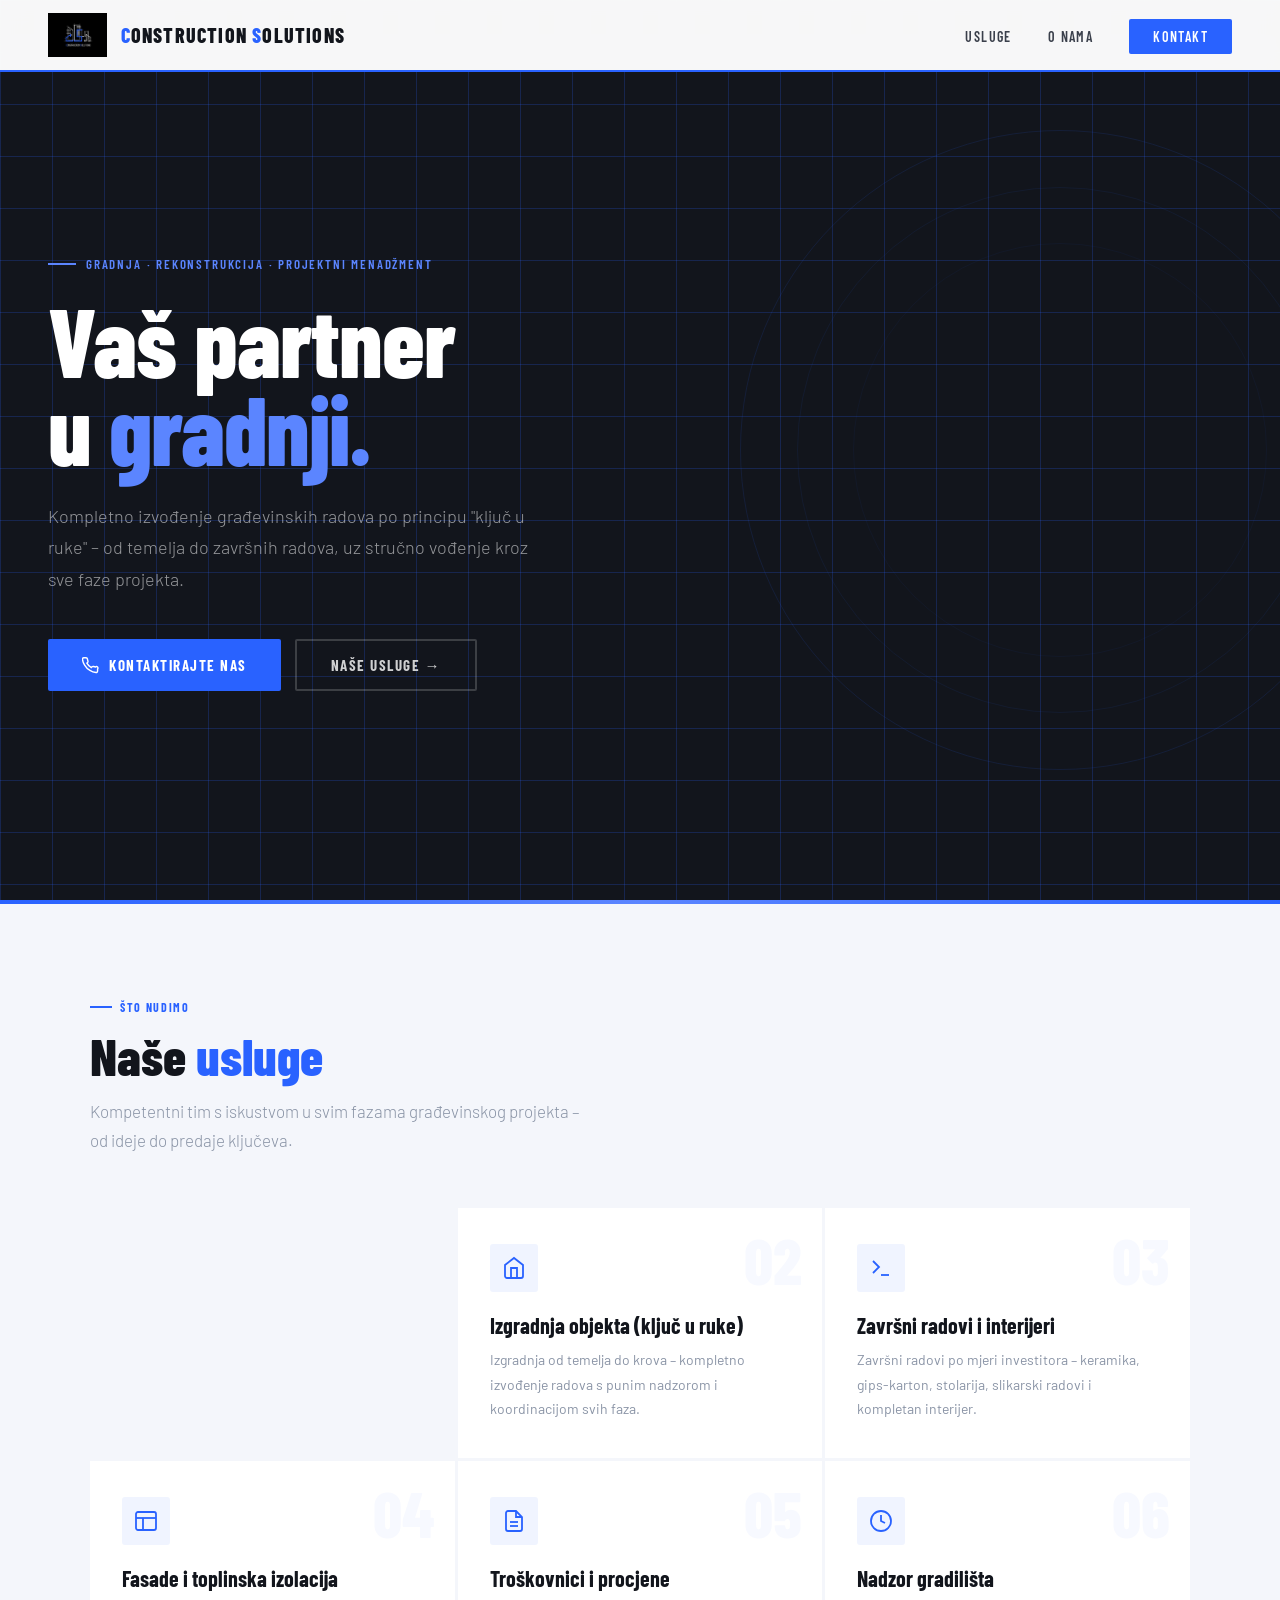
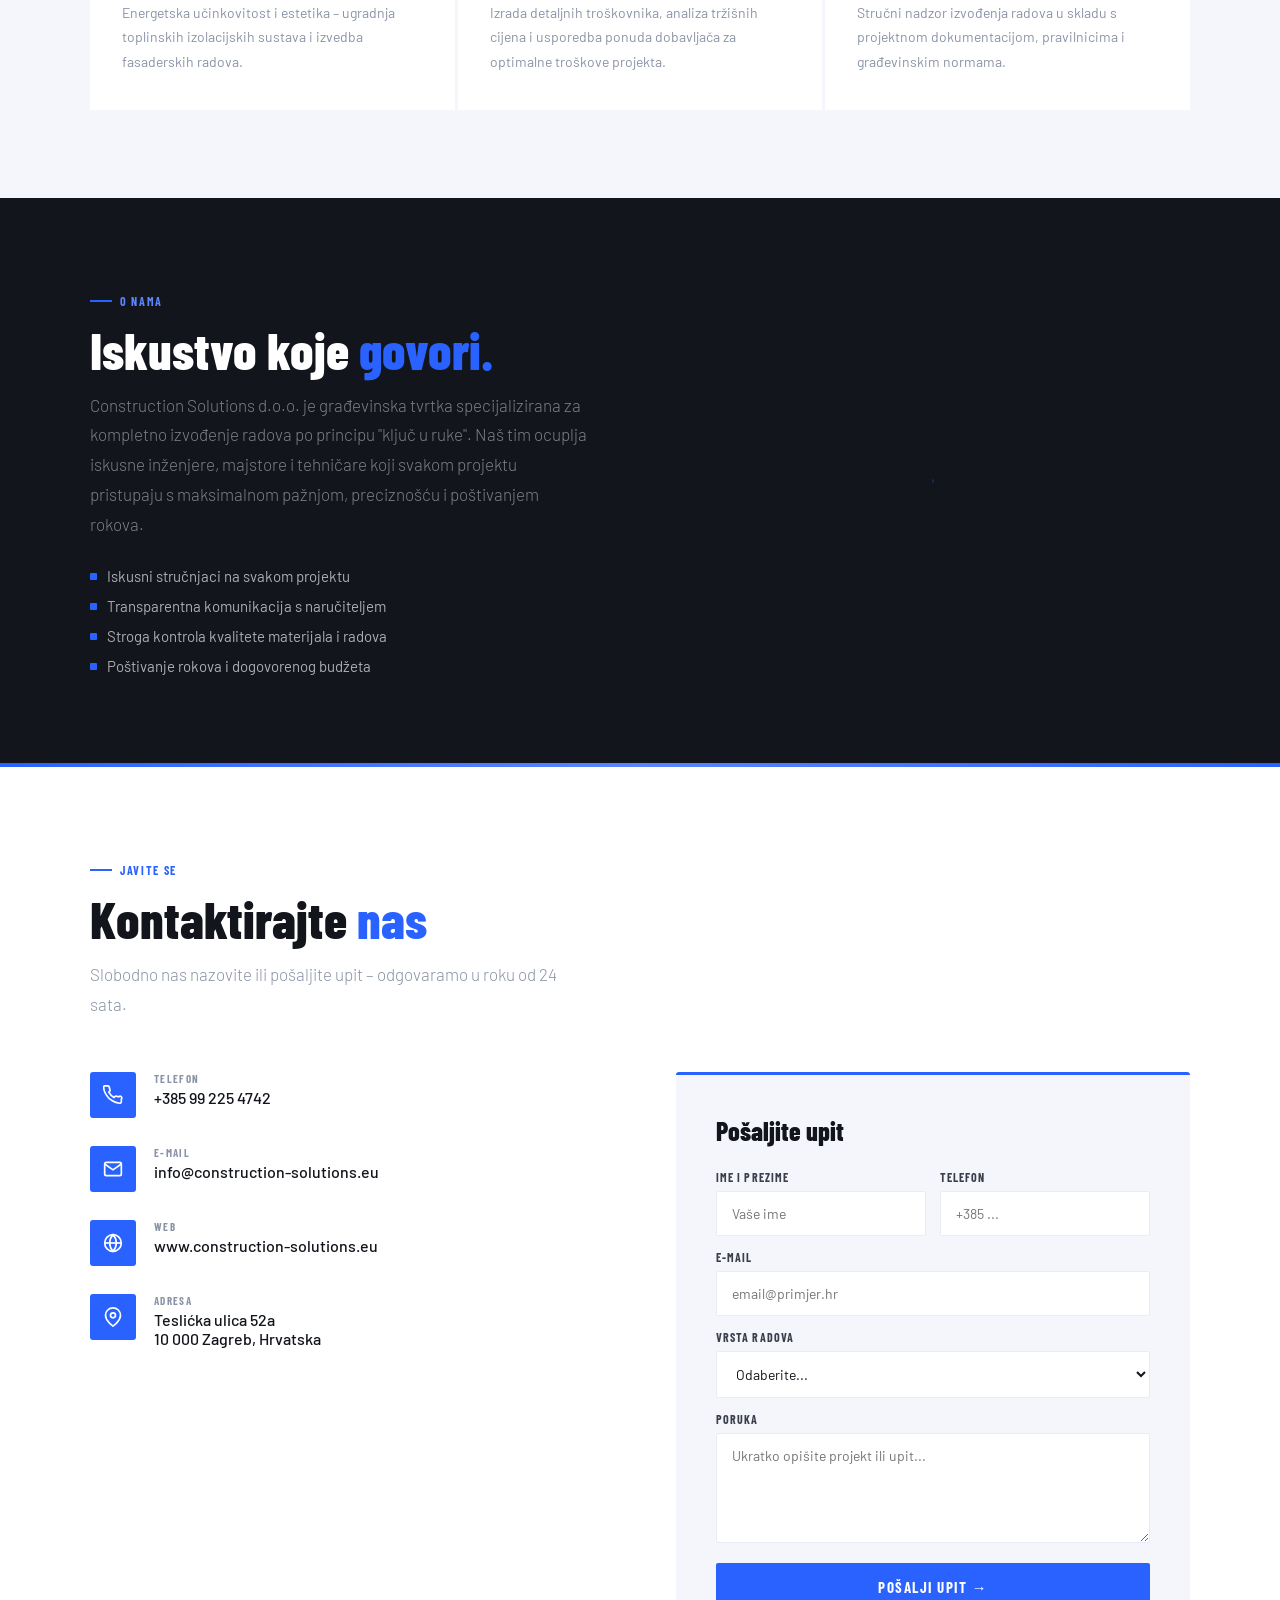
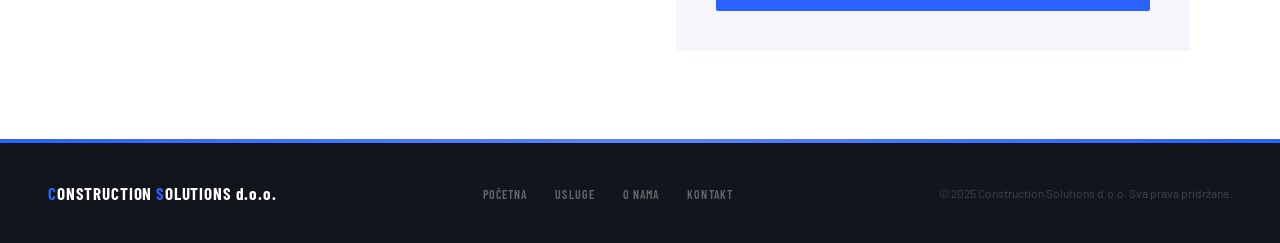
==== index.html @ f825a281 "Add files via upload" ====
<!DOCTYPE html>
<html lang="hr">
<head>
  <meta charset="UTF-8" />
  <meta name="viewport" content="width=device-width, initial-scale=1.0" />
  <title>Construction Solutions</title>
  <link rel="preconnect" href="https://fonts.googleapis.com" />
  <link href="https://fonts.googleapis.com/css2?family=Barlow+Condensed:wght@300;400;600;700;800&family=Barlow:wght@300;400;500;600&display=swap" rel="stylesheet" />
  <style>
    *, *::before, *::after { margin: 0; padding: 0; box-sizing: border-box; }
    :root {
      --blue:      #2962FF;
      --blue-dark: #1a3fbf;
      --blue-light:#5b85ff;
      --white:     #ffffff;
      --off-white: #f4f6fb;
      --gray-100:  #e8edf5;
      --gray-400:  #8a94a6;
      --gray-700:  #3a3f4b;
      --dark:      #12151c;
      --font-head: 'Barlow Condensed', sans-serif;
      --font-body: 'Barlow', sans-serif;
    }
    html { scroll-behavior: smooth; }
    body { font-family: var(--font-body); color: var(--dark); background: var(--white); overflow-x: hidden; }
    ::-webkit-scrollbar { width: 6px; }
    ::-webkit-scrollbar-track { background: var(--gray-100); }
    ::-webkit-scrollbar-thumb { background: var(--blue); border-radius: 3px; }

    /* NAVBAR */
    nav {
      position: fixed; top: 0; left: 0; right: 0; z-index: 100;
      display: flex; align-items: center; justify-content: space-between;
      padding: 0 48px; height: 72px;
      background: rgba(255,255,255,0.97);
      backdrop-filter: blur(12px);
      border-bottom: 2px solid var(--blue);
      transition: box-shadow .3s;
    }
    nav.scrolled { box-shadow: 0 4px 32px rgba(41,98,255,.12); }
    .nav-logo { display: flex; align-items: center; gap: 14px; text-decoration: none; }
    .nav-logo img { height: 44px; width: auto; }
    .nav-brand {
      font-family: var(--font-head); font-size: 20px; font-weight: 800;
      letter-spacing: .06em; color: var(--dark); text-transform: uppercase;
    }
    .nav-brand span { color: var(--blue); }
    .nav-links { display: flex; gap: 36px; list-style: none; }
    .nav-links a {
      font-family: var(--font-head); font-size: 14px; font-weight: 600;
      letter-spacing: .1em; text-transform: uppercase; text-decoration: none;
      color: var(--gray-700); position: relative; padding-bottom: 3px;
      transition: color .2s;
    }
    .nav-links a::after {
      content: ''; position: absolute; bottom: 0; left: 0;
      width: 0; height: 2px; background: var(--blue); transition: width .3s;
    }
    .nav-links a:hover { color: var(--blue); }
    .nav-links a:hover::after { width: 100%; }
    .nav-cta {
      background: var(--blue) !important; color: var(--white) !important;
      padding: 9px 24px !important; border-radius: 2px;
    }
    .nav-cta:hover { background: var(--blue-dark) !important; }
    .nav-cta::after { display: none !important; }

    /* HERO */
    .hero {
      min-height: 100vh;
      display: flex; align-items: center;
      padding: 120px 48px 80px;
      position: relative; overflow: hidden;
      background: var(--dark);
    }
    .hero-bg {
      position: absolute; inset: 0;
      background-image: url('hero.jpeg');
      background-size: cover; background-position: center;
      filter: brightness(.18) saturate(.4);
    }
    .hero-grid {
      position: absolute; inset: 0;
      background-image:
        linear-gradient(rgba(41,98,255,.22) 1px, transparent 1px),
        linear-gradient(90deg, rgba(41,98,255,.22) 1px, transparent 1px);
      background-size: 52px 52px;
    }
    .hero-ring {
      position: absolute; right: -100px; top: 50%; transform: translateY(-50%);
      width: 640px; height: 640px;
      border: 1.5px solid rgba(41,98,255,.12); border-radius: 50%;
      pointer-events: none;
    }
    .hero-ring::before {
      content: ''; position: absolute; inset: 56px;
      border: 1.5px solid rgba(41,98,255,.08); border-radius: 50%;
    }
    .hero-ring::after {
      content: ''; position: absolute; inset: 112px;
      border: 1.5px solid rgba(41,98,255,.05); border-radius: 50%;
    }
    .hero-content { position: relative; max-width: 640px; }
    .hero-eyebrow {
      display: inline-flex; align-items: center; gap: 10px;
      font-family: var(--font-head); font-size: 13px; font-weight: 600;
      letter-spacing: .14em; text-transform: uppercase; color: var(--blue-light);
      margin-bottom: 24px;
      animation: fadeUp .5s ease both;
    }
    .hero-eyebrow::before { content: ''; width: 28px; height: 2px; background: var(--blue-light); }
    .hero h1 {
      font-family: var(--font-head);
      font-size: clamp(54px, 7.5vw, 96px);
      font-weight: 800; line-height: .92; letter-spacing: -.01em;
      color: white; margin-bottom: 28px;
      animation: fadeUp .6s .1s ease both;
    }
    .hero h1 em { font-style: normal; color: var(--blue-light); }
    .hero-desc {
      font-size: 18px; font-weight: 300; line-height: 1.75;
      color: rgba(255,255,255,.55); max-width: 500px; margin-bottom: 44px;
      animation: fadeUp .6s .2s ease both;
    }
    .hero-actions {
      display: flex; gap: 14px; flex-wrap: wrap;
      animation: fadeUp .6s .3s ease both;
    }
    .btn-primary {
      display: inline-flex; align-items: center; gap: 10px;
      background: var(--blue); color: white;
      font-family: var(--font-head); font-size: 15px; font-weight: 700;
      letter-spacing: .1em; text-transform: uppercase; text-decoration: none;
      padding: 15px 34px; border-radius: 2px;
      transition: background .2s, transform .15s;
    }
    .btn-primary:hover { background: var(--blue-dark); transform: translateY(-2px); }
    .btn-ghost {
      display: inline-flex; align-items: center; gap: 10px;
      background: transparent; color: rgba(255,255,255,.8);
      font-family: var(--font-head); font-size: 15px; font-weight: 700;
      letter-spacing: .1em; text-transform: uppercase; text-decoration: none;
      padding: 15px 34px; border-radius: 2px;
      border: 2px solid rgba(255,255,255,.18);
      transition: border-color .2s, color .2s;
    }
    .btn-ghost:hover { border-color: var(--blue); color: white; }

    /* BAR */
    .bar { height: 4px; background: linear-gradient(90deg, var(--blue), var(--blue-light), var(--blue)); }

    /* SECTION */
    section { padding: 88px 48px; }
    .inner { max-width: 1100px; margin: 0 auto; }
    .eyebrow {
      display: inline-flex; align-items: center; gap: 8px;
      font-family: var(--font-head); font-size: 12px; font-weight: 700;
      letter-spacing: .14em; text-transform: uppercase; color: var(--blue);
      margin-bottom: 14px;
    }
    .eyebrow::before { content: ''; width: 22px; height: 2px; background: var(--blue); }
    h2.stitle {
      font-family: var(--font-head);
      font-size: clamp(34px, 4.5vw, 52px); font-weight: 800; line-height: 1.05;
      color: var(--dark); margin-bottom: 14px;
    }
    h2.stitle em { font-style: normal; color: var(--blue); }
    .sdesc {
      font-size: 17px; font-weight: 300; line-height: 1.75;
      color: var(--gray-400); max-width: 500px; margin-bottom: 52px;
    }

    /* USLUGE */
    #usluge { background: var(--off-white); }
    .services {
      display: grid; grid-template-columns: repeat(auto-fit, minmax(280px, 1fr));
      gap: 3px;
    }
    .scard {
      background: white; padding: 36px 32px;
      position: relative; overflow: hidden;
      transition: transform .25s;
    }
    .scard::after {
      content: ''; position: absolute; bottom: 0; left: 0; right: 0;
      height: 3px; background: var(--blue);
      transform: scaleX(0); transform-origin: left; transition: transform .35s;
    }
    .scard:hover { transform: translateY(-3px); }
    .scard:hover::after { transform: scaleX(1); }
    .scard-icon {
      width: 48px; height: 48px; border-radius: 3px;
      background: rgba(41,98,255,.07);
      display: flex; align-items: center; justify-content: center;
      margin-bottom: 20px;
    }
    .scard-icon svg { width: 24px; height: 24px; stroke: var(--blue); fill: none; stroke-width: 1.8; }
    .scard-n {
      position: absolute; top: 20px; right: 20px;
      font-family: var(--font-head); font-size: 64px; font-weight: 800;
      color: rgba(41,98,255,.04); line-height: 1; pointer-events: none;
    }
    .scard h3 {
      font-family: var(--font-head); font-size: 22px; font-weight: 700;
      color: var(--dark); margin-bottom: 10px;
    }
    .scard p { font-size: 14px; line-height: 1.75; color: var(--gray-400); }

    /* VIDEO / O NAMA */
    #video { background: var(--dark); }
    .video-wrap {
      display: grid; grid-template-columns: 1fr 1fr;
      gap: 72px; align-items: center;
    }
    .vt .eyebrow { color: var(--blue-light); }
    .vt h2 { color: white; }
    .vt .sdesc { color: rgba(255,255,255,.45); margin-bottom: 28px; }
    .vlist { list-style: none; display: flex; flex-direction: column; gap: 12px; }
    .vlist li {
      display: flex; align-items: center; gap: 10px;
      font-size: 15px; color: rgba(255,255,255,.65);
    }
    .vlist li::before {
      content: ''; width: 7px; height: 7px; border-radius: 1px;
      background: var(--blue); flex-shrink: 0;
    }
    .vframe {
      position: relative; aspect-ratio: 9/16; border-radius: 3px; overflow: hidden;
      border: 1px solid rgba(41,98,255,.25); max-width: 340px; margin: 0 auto;
    }

    /* KONTAKT */
    #kontakt { background: var(--white); }
    .contact-wrap {
      display: grid; grid-template-columns: 1fr 1fr;
      gap: 72px; align-items: start;
    }
    .cinfo { display: flex; flex-direction: column; gap: 28px; }
    .citem { display: flex; align-items: flex-start; gap: 18px; }
    .cicon {
      width: 46px; height: 46px; flex-shrink: 0;
      background: var(--blue); border-radius: 3px;
      display: flex; align-items: center; justify-content: center;
    }
    .cicon svg { width: 20px; height: 20px; stroke: white; fill: none; stroke-width: 2; }
    .clabel {
      font-family: var(--font-head); font-size: 11px; font-weight: 700;
      letter-spacing: .12em; text-transform: uppercase; color: var(--gray-400);
      margin-bottom: 3px;
    }
    .cval { font-size: 16px; font-weight: 500; color: var(--dark); }
    .cval a { color: inherit; text-decoration: none; transition: color .2s; }
    .cval a:hover { color: var(--blue); }
    .cform {
      background: var(--off-white); padding: 40px;
      border-top: 3px solid var(--blue); border-radius: 3px;
    }
    .cform-title {
      font-family: var(--font-head); font-size: 26px; font-weight: 800;
      color: var(--dark); margin-bottom: 24px;
    }
    .frow { display: grid; grid-template-columns: 1fr 1fr; gap: 14px; }
    .fg { display: flex; flex-direction: column; gap: 7px; margin-bottom: 14px; }
    .fg label {
      font-family: var(--font-head); font-size: 12px; font-weight: 700;
      letter-spacing: .09em; text-transform: uppercase; color: var(--gray-700);
    }
    .fg input, .fg textarea, .fg select {
      padding: 13px 15px;
      border: 1.5px solid var(--gray-100); border-radius: 2px;
      font-family: var(--font-body); font-size: 14px; color: var(--dark);
      background: white; outline: none; transition: border-color .2s;
    }
    .fg input:focus, .fg textarea:focus, .fg select:focus { border-color: var(--blue); }
    .fg textarea { resize: vertical; min-height: 110px; }
    .fsubmit {
      width: 100%; padding: 15px;
      background: var(--blue); color: white; border: none; border-radius: 2px;
      font-family: var(--font-head); font-size: 15px; font-weight: 700;
      letter-spacing: .1em; text-transform: uppercase;
      cursor: pointer; margin-top: 6px;
      transition: background .2s, transform .15s;
    }
    .fsubmit:hover { background: var(--blue-dark); transform: translateY(-2px); }

    /* FOOTER */
    footer {
      background: var(--dark); padding: 40px 48px;
      display: flex; align-items: center; justify-content: space-between;
      flex-wrap: wrap; gap: 20px;
    }
    .fbrand {
      font-family: var(--font-head); font-size: 17px; font-weight: 700;
      color: white; letter-spacing: .05em;
    }
    .fbrand span { color: var(--blue); }
    .flinks { display: flex; gap: 28px; list-style: none; }
    .flinks a {
      font-family: var(--font-head); font-size: 12px; font-weight: 600;
      letter-spacing: .09em; text-transform: uppercase;
      text-decoration: none; color: rgba(255,255,255,.35); transition: color .2s;
    }
    .flinks a:hover { color: var(--blue); }
    .fcopy { font-size: 12px; color: rgba(255,255,255,.2); }

    @keyframes fadeUp {
      from { opacity: 0; transform: translateY(28px); }
      to   { opacity: 1; transform: translateY(0); }
    }

    @media (max-width: 768px) {
      nav { padding: 0 20px; }
      .nav-links { display: none; }
      section { padding: 64px 20px; }
      .hero { padding: 100px 20px 60px; }
      .video-wrap, .contact-wrap { grid-template-columns: 1fr; gap: 40px; }
      .frow { grid-template-columns: 1fr; }
      footer { flex-direction: column; padding: 32px 20px; }
    }
  </style>
</head>
<body>

<!-- NAVBAR -->
<nav id="navbar">
  <a href="#pocetna" class="nav-logo">
    <img src="[data-uri]" alt="Construction Solutions logo" />
    <span class="nav-brand"><span>C</span>ONSTRUCTION <span>S</span>OLUTIONS</span>
  </a>
  <ul class="nav-links">
    <li><a href="#usluge">Usluge</a></li>
    <li><a href="#video">O nama</a></li>
    <li><a href="#kontakt" class="nav-cta">Kontakt</a></li>
  </ul>
</nav>

<!-- HERO -->
<section class="hero" id="pocetna">
  <div class="hero-bg"></div>
  <div class="hero-grid"></div>
  <div class="hero-ring"></div>
  <div class="hero-content">
    <div class="hero-eyebrow">Gradnja · Rekonstrukcija · Projektni menadžment</div>
    <h1>Vaš partner<br>u <em>gradnji.</em></h1>
    <p class="hero-desc">Kompletno izvođenje građevinskih radova po principu "ključ u ruke" – od temelja do završnih radova, uz stručno vođenje kroz sve faze projekta.</p>
    <div class="hero-actions">
      <a href="#kontakt" class="btn-primary">
        <svg width="17" height="17" fill="none" stroke="currentColor" stroke-width="2" viewBox="0 0 24 24"><path d="M22 16.92v3a2 2 0 01-2.18 2 19.79 19.79 0 01-8.63-3.07A19.5 19.5 0 013.7 11.5a19.79 19.79 0 01-3.07-8.67A2 2 0 012.62 1h3a2 2 0 012 1.72c.127.96.361 1.903.7 2.81a2 2 0 01-.45 2.11L6.91 8.6a16 16 0 006.29 6.29l1-1c.56-.56 1.42-.7 2.11-.45a12.8 12.8 0 002.81.7A2 2 0 0122 16.92z"/></svg>
        Kontaktirajte nas
      </a>
      <a href="#usluge" class="btn-ghost">Naše usluge →</a>
    </div>
  </div>
</section>

<div class="bar"></div>

<!-- USLUGE -->
<section id="usluge">
  <div class="inner">
    <div class="eyebrow">Što nudimo</div>
    <h2 class="stitle">Naše <em>usluge</em></h2>
    <p class="sdesc">Kompetentni tim s iskustvom u svim fazama građevinskog projekta – od ideje do predaje ključeva.</p>
    <div class="services">

      <div class="scard">
        <span class="scard-n">01</span>
        <div class="scard-icon">
          <svg viewBox="0 0 24 24"><path d="M11 4H4a2 2 0 00-2 2v14a2 2 0 002 2h14a2 2 0 002-2v-7"/><path d="M18.5 2.5a2.121 2.121 0 013 3L12 15l-4 1 1-4 9.5-9.5z"/></svg>
        </div>
        <h3>Adaptacije i rekonstrukcije</h3>
        <p>Obnova, sanacija i modernizacija prostora – od manjih adaptacija do kompleksnih rekonstrukcija objekata.</p>
      </div>

      <div class="scard">
        <span class="scard-n">02</span>
        <div class="scard-icon">
          <svg viewBox="0 0 24 24"><path d="M3 9l9-7 9 7v11a2 2 0 01-2 2H5a2 2 0 01-2-2z"/><polyline points="9 22 9 12 15 12 15 22"/></svg>
        </div>
        <h3>Izgradnja objekta (ključ u ruke)</h3>
        <p>Izgradnja od temelja do krova – kompletno izvođenje radova s punim nadzorom i koordinacijom svih faza.</p>
      </div>

      <div class="scard">
        <span class="scard-n">03</span>
        <div class="scard-icon">
          <svg viewBox="0 0 24 24"><polyline points="4 17 10 11 4 5"/><line x1="12" y1="19" x2="20" y2="19"/></svg>
        </div>
        <h3>Završni radovi i interijeri</h3>
        <p>Završni radovi po mjeri investitora – keramika, gips-karton, stolarija, slikarski radovi i kompletan interijer.</p>
      </div>

      <div class="scard">
        <span class="scard-n">04</span>
        <div class="scard-icon">
          <svg viewBox="0 0 24 24"><rect x="2" y="3" width="20" height="18" rx="2"/><path d="M2 9h20"/><path d="M9 21V9"/></svg>
        </div>
        <h3>Fasade i toplinska izolacija</h3>
        <p>Energetska učinkovitost i estetika – ugradnja toplinskih izolacijskih sustava i izvedba fasaderskih radova.</p>
      </div>

      <div class="scard">
        <span class="scard-n">05</span>
        <div class="scard-icon">
          <svg viewBox="0 0 24 24"><path d="M14 2H6a2 2 0 00-2 2v16a2 2 0 002 2h12a2 2 0 002-2V8z"/><polyline points="14 2 14 8 20 8"/><line x1="16" y1="13" x2="8" y2="13"/><line x1="16" y1="17" x2="8" y2="17"/></svg>
        </div>
        <h3>Troškovnici i procjene</h3>
        <p>Izrada detaljnih troškovnika, analiza tržišnih cijena i usporedba ponuda dobavljača za optimalne troškove projekta.</p>
      </div>

      <div class="scard">
        <span class="scard-n">06</span>
        <div class="scard-icon">
          <svg viewBox="0 0 24 24"><circle cx="12" cy="12" r="10"/><polyline points="12 6 12 12 16 14"/></svg>
        </div>
        <h3>Nadzor gradilišta</h3>
        <p>Stručni nadzor izvođenja radova u skladu s projektnom dokumentacijom, pravilnicima i građevinskim normama.</p>
      </div>

    </div>
  </div>
</section>

<!-- O NAMA / VIDEO -->
<section id="video">
  <div class="inner">
    <div class="video-wrap">
      <div class="vt">
        <div class="eyebrow">O nama</div>
        <h2 class="stitle" style="color:white">Iskustvo koje <em>govori.</em></h2>
        <p class="sdesc">Construction Solutions d.o.o. je građevinska tvrtka specijalizirana za kompletno izvođenje radova po principu "ključ u ruke". Naš tim ocuplja iskusne inženjere, majstore i tehničare koji svakom projektu pristupaju s maksimalnom pažnjom, preciznošću i poštivanjem rokova.</p>
        <ul class="vlist">
          <li>Iskusni stručnjaci na svakom projektu</li>
          <li>Transparentna komunikacija s naručiteljem</li>
          <li>Stroga kontrola kvalitete materijala i radova</li>
          <li>Poštivanje rokova i dogovorenog budžeta</li>
        </ul>
      </div>
      <div class="vframe">
        <iframe src="https://www.youtube.com/embed/iiWJq343ts8?autoplay=1&mute=1&loop=1&playlist=iiWJq343ts8&controls=0&modestbranding=1" frameborder="0" allow="autoplay; encrypted-media" allowfullscreen style="position:absolute;inset:0;width:100%;height:100%;border:none;"></iframe>
      </div>
    </div>
  </div>
</section>

<div class="bar"></div>

<!-- KONTAKT -->
<section id="kontakt">
  <div class="inner">
    <div class="eyebrow">Javite se</div>
    <h2 class="stitle">Kontaktirajte <em>nas</em></h2>
    <p class="sdesc">Slobodno nas nazovite ili pošaljite upit – odgovaramo u roku od 24 sata.</p>
    <div class="contact-wrap">
      <div class="cinfo">

        <div class="citem">
          <div class="cicon">
            <svg viewBox="0 0 24 24"><path d="M22 16.92v3a2 2 0 01-2.18 2 19.79 19.79 0 01-8.63-3.07A19.5 19.5 0 013.7 11.5a19.79 19.79 0 01-3.07-8.67A2 2 0 012.62 1h3a2 2 0 012 1.72c.127.96.361 1.903.7 2.81a2 2 0 01-.45 2.11L6.91 8.6a16 16 0 006.29 6.29l1-1c.56-.56 1.42-.7 2.11-.45a12.8 12.8 0 002.81.7A2 2 0 0122 16.92z"/></svg>
          </div>
          <div>
            <div class="clabel">Telefon</div>
            <div class="cval"><a href="tel:+385992254742">+385 99 225 4742</a></div>
          </div>
        </div>

        <div class="citem">
          <div class="cicon">
            <svg viewBox="0 0 24 24"><path d="M4 4h16c1.1 0 2 .9 2 2v12c0 1.1-.9 2-2 2H4c-1.1 0-2-.9-2-2V6c0-1.1.9-2 2-2z"/><polyline points="22,6 12,13 2,6"/></svg>
          </div>
          <div>
            <div class="clabel">E-mail</div>
            <div class="cval"><a href="mailto:info@construction-solutions.eu">info@construction-solutions.eu</a></div>
          </div>
        </div>

        <div class="citem">
          <div class="cicon">
            <svg viewBox="0 0 24 24"><circle cx="12" cy="12" r="10"/><line x1="2" y1="12" x2="22" y2="12"/><path d="M12 2a15.3 15.3 0 014 10 15.3 15.3 0 01-4 10 15.3 15.3 0 01-4-10 15.3 15.3 0 014-10z"/></svg>
          </div>
          <div>
            <div class="clabel">Web</div>
            <div class="cval"><a href="https://www.construction-solutions.eu" target="_blank">www.construction-solutions.eu</a></div>
          </div>
        </div>

        <div class="citem">
          <div class="cicon">
            <svg viewBox="0 0 24 24"><path d="M21 10c0 7-9 13-9 13s-9-6-9-13a9 9 0 0118 0z"/><circle cx="12" cy="10" r="3"/></svg>
          </div>
          <div>
            <div class="clabel">Adresa</div>
            <div class="cval">Teslićka ulica 52a<br>10 000 Zagreb, Hrvatska</div>
          </div>
        </div>

      </div>

      <div class="cform">
        <div class="cform-title">Pošaljite upit</div>
        <div id="form-success" style="display:none; padding:24px; background:rgba(41,98,255,.08); border-left:3px solid var(--blue); border-radius:2px; margin-bottom:16px;">
          <p style="font-family:var(--font-head);font-size:18px;font-weight:700;color:var(--dark);">Hvala na upitu!</p>
          <p style="font-size:14px;color:var(--gray-400);margin-top:4px;">Javit ćemo vam se u roku od 24 sata.</p>
        </div>
        <form id="contact-form" action="https://formspree.io/f/mgodjdar" method="POST">
          <div class="frow">
            <div class="fg">
              <label>Ime i prezime</label>
              <input type="text" name="ime" placeholder="Vaše ime" required />
            </div>
            <div class="fg">
              <label>Telefon</label>
              <input type="tel" name="telefon" placeholder="+385 ..." />
            </div>
          </div>
          <div class="fg">
            <label>E-mail</label>
            <input type="email" name="email" placeholder="email@primjer.hr" required />
          </div>
          <div class="fg">
            <label>Vrsta radova</label>
            <select name="vrsta_radova">
              <option value="">Odaberite...</option>
              <option>Adaptacije i rekonstrukcije</option>
              <option>Izgradnja objekta (ključ u ruke)</option>
              <option>Završni radovi i interijeri</option>
              <option>Fasade i toplinska izolacija</option>
              <option>Troškovnik i procjena</option>
              <option>Nadzor gradilišta</option>
              <option>Ostalo</option>
            </select>
          </div>
          <div class="fg">
            <label>Poruka</label>
            <textarea name="poruka" placeholder="Ukratko opišite projekt ili upit..."></textarea>
          </div>
          <button type="submit" class="fsubmit">Pošalji upit →</button>
        </form>
      </div>
    </div>
  </div>
</section>

<!-- FOOTER -->
<div class="bar"></div>
<footer>
  <div class="fbrand"><span>C</span>ONSTRUCTION <span>S</span>OLUTIONS d.o.o.</div>
  <ul class="flinks">
    <li><a href="#pocetna">Početna</a></li>
    <li><a href="#usluge">Usluge</a></li>
    <li><a href="#video">O nama</a></li>
    <li><a href="#kontakt">Kontakt</a></li>
  </ul>
  <div class="fcopy">© 2025 Construction Solutions d.o.o. Sva prava pridržana.</div>
</footer>

<script>
  const nav = document.getElementById('navbar');
  window.addEventListener('scroll', () => nav.classList.toggle('scrolled', scrollY > 40));

  // AJAX forma - ostaje na stranici
  const form = document.getElementById('contact-form');
  if (form) {
    form.addEventListener('submit', async function(e) {
      e.preventDefault();
      const btn = form.querySelector('.fsubmit');
      btn.textContent = 'Slanje...';
      btn.disabled = true;
      try {
        const response = await fetch(form.action, {
          method: 'POST',
          body: new FormData(form),
          headers: { 'Accept': 'application/json' }
        });
        if (response.ok) {
          document.getElementById('form-success').style.display = 'block';
          form.reset();
          form.style.display = 'none';
        } else {
          btn.textContent = 'Greška, pokušajte ponovo';
          btn.disabled = false;
        }
      } catch {
        btn.textContent = 'Greška, pokušajte ponovo';
        btn.disabled = false;
      }
    });
  }(entries => {
    entries.forEach(e => {
      if (e.isIntersecting) {
        e.target.style.animation = 'fadeUp .55s ease both';
        io.unobserve(e.target);
      }
    });
  }, { threshold: 0.12 });
  document.querySelectorAll('.scard, .citem, .vlist li').forEach(el => {
    el.style.opacity = '0';
    io.observe(el);
  });
</script>
</body>
</html>
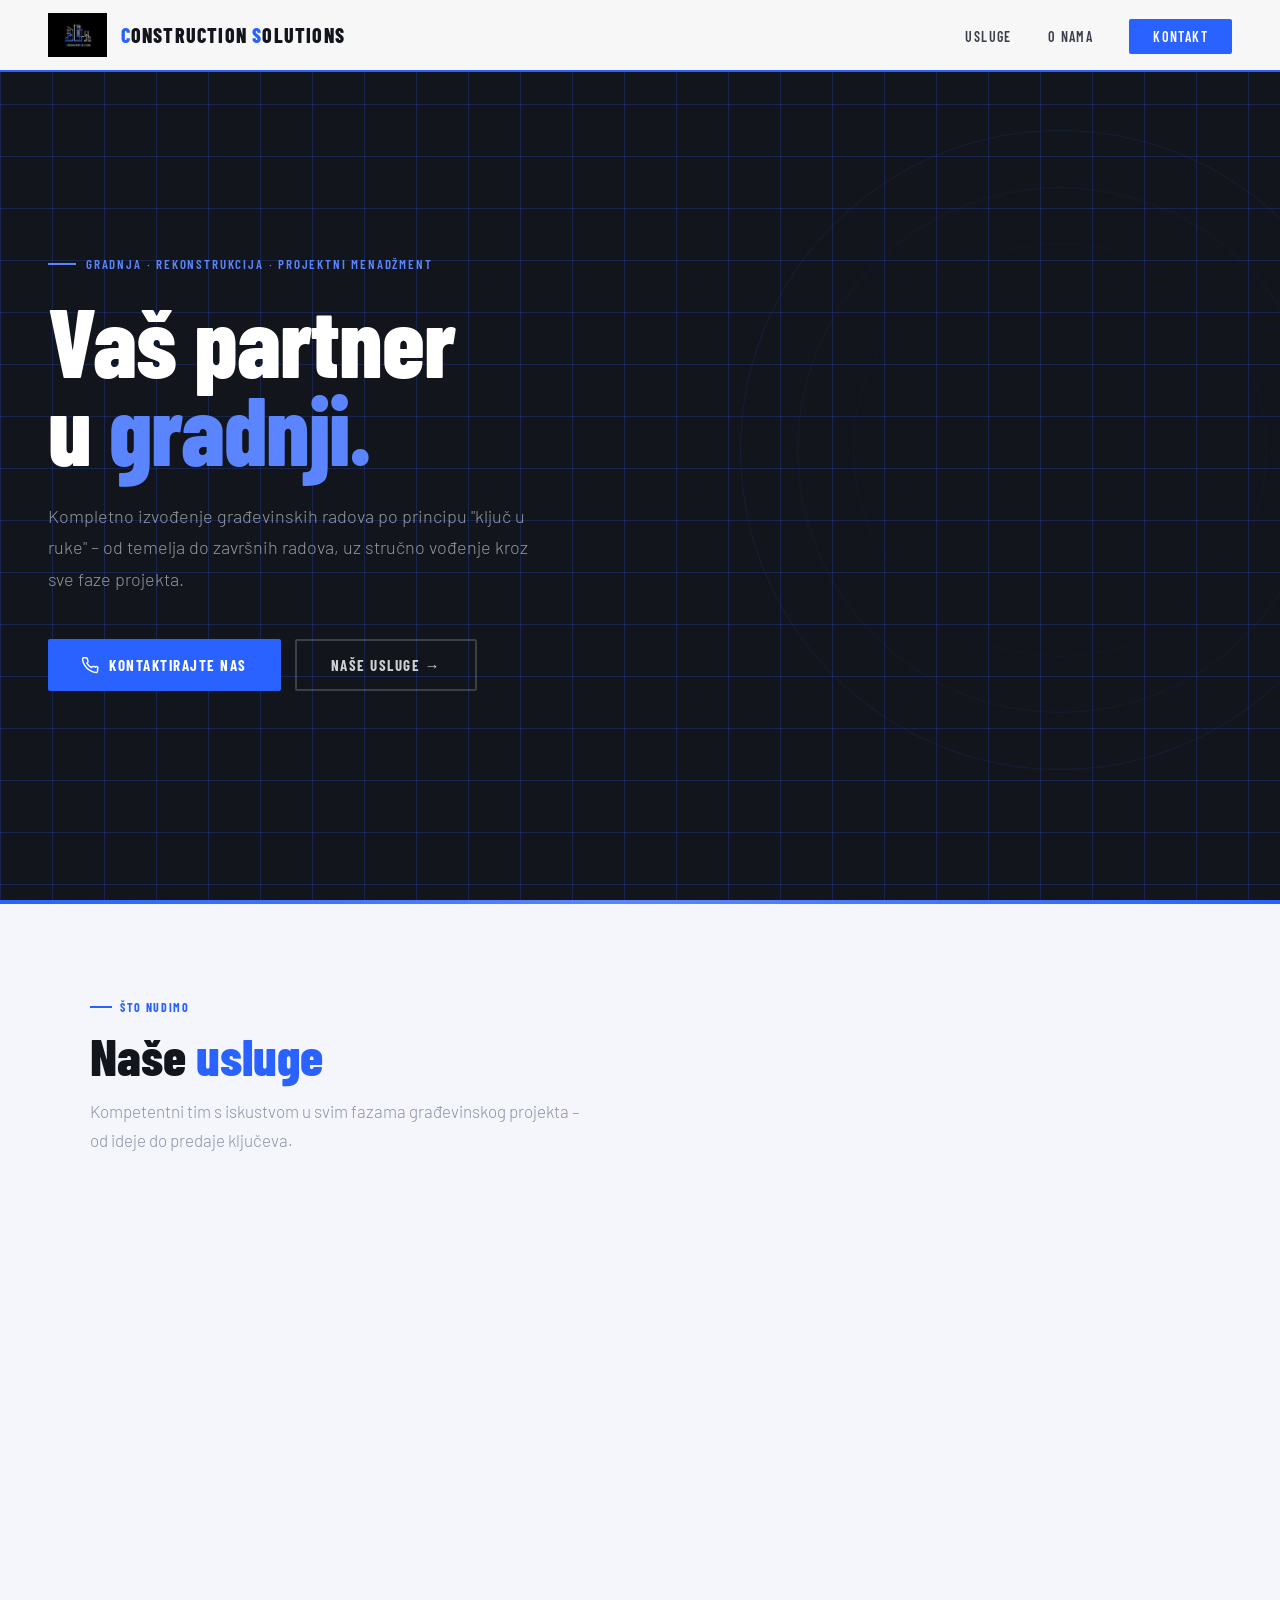
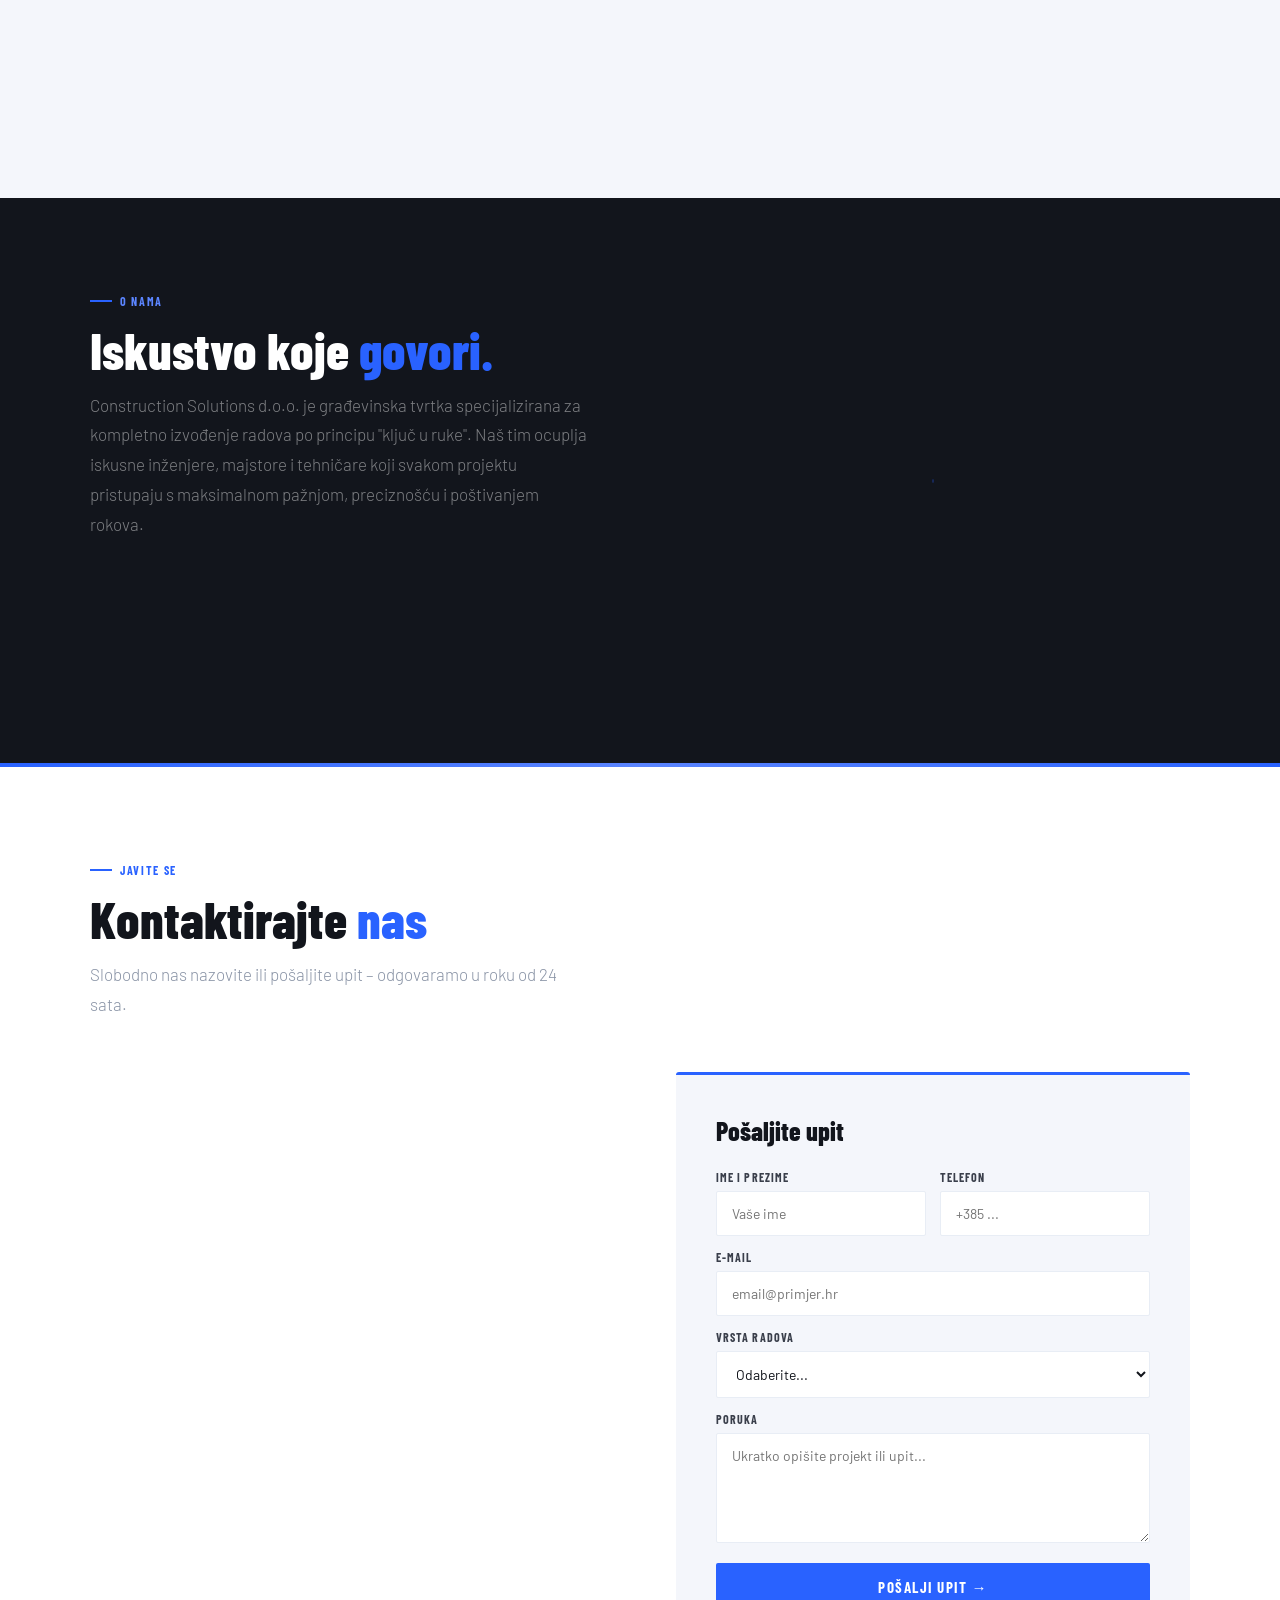
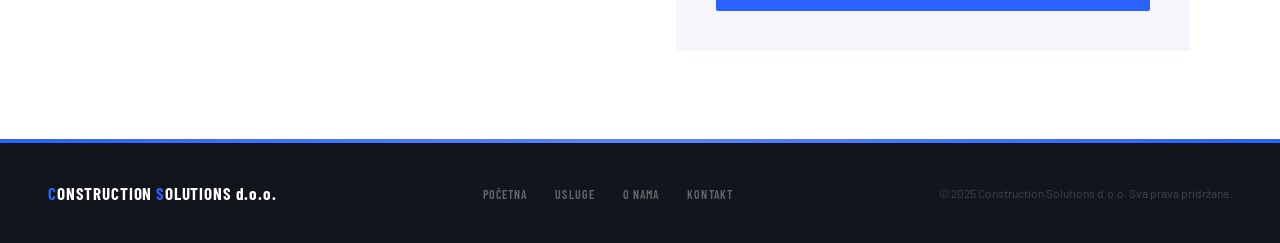
==== commit dfbe1119: "Add files via upload" ====
--- a/index.html
+++ b/index.html
@@ -437,7 +437,9 @@
         </ul>
       </div>
       <div class="vframe">
-        <iframe src="https://www.youtube.com/embed/iiWJq343ts8?autoplay=1&mute=1&loop=1&playlist=iiWJq343ts8&controls=0&modestbranding=1" frameborder="0" allow="autoplay; encrypted-media" allowfullscreen style="position:absolute;inset:0;width:100%;height:100%;border:none;"></iframe>
+        <video autoplay loop muted playsinline style="position:absolute;inset:0;width:100%;height:100%;object-fit:cover;">
+          <source src="[data-uri]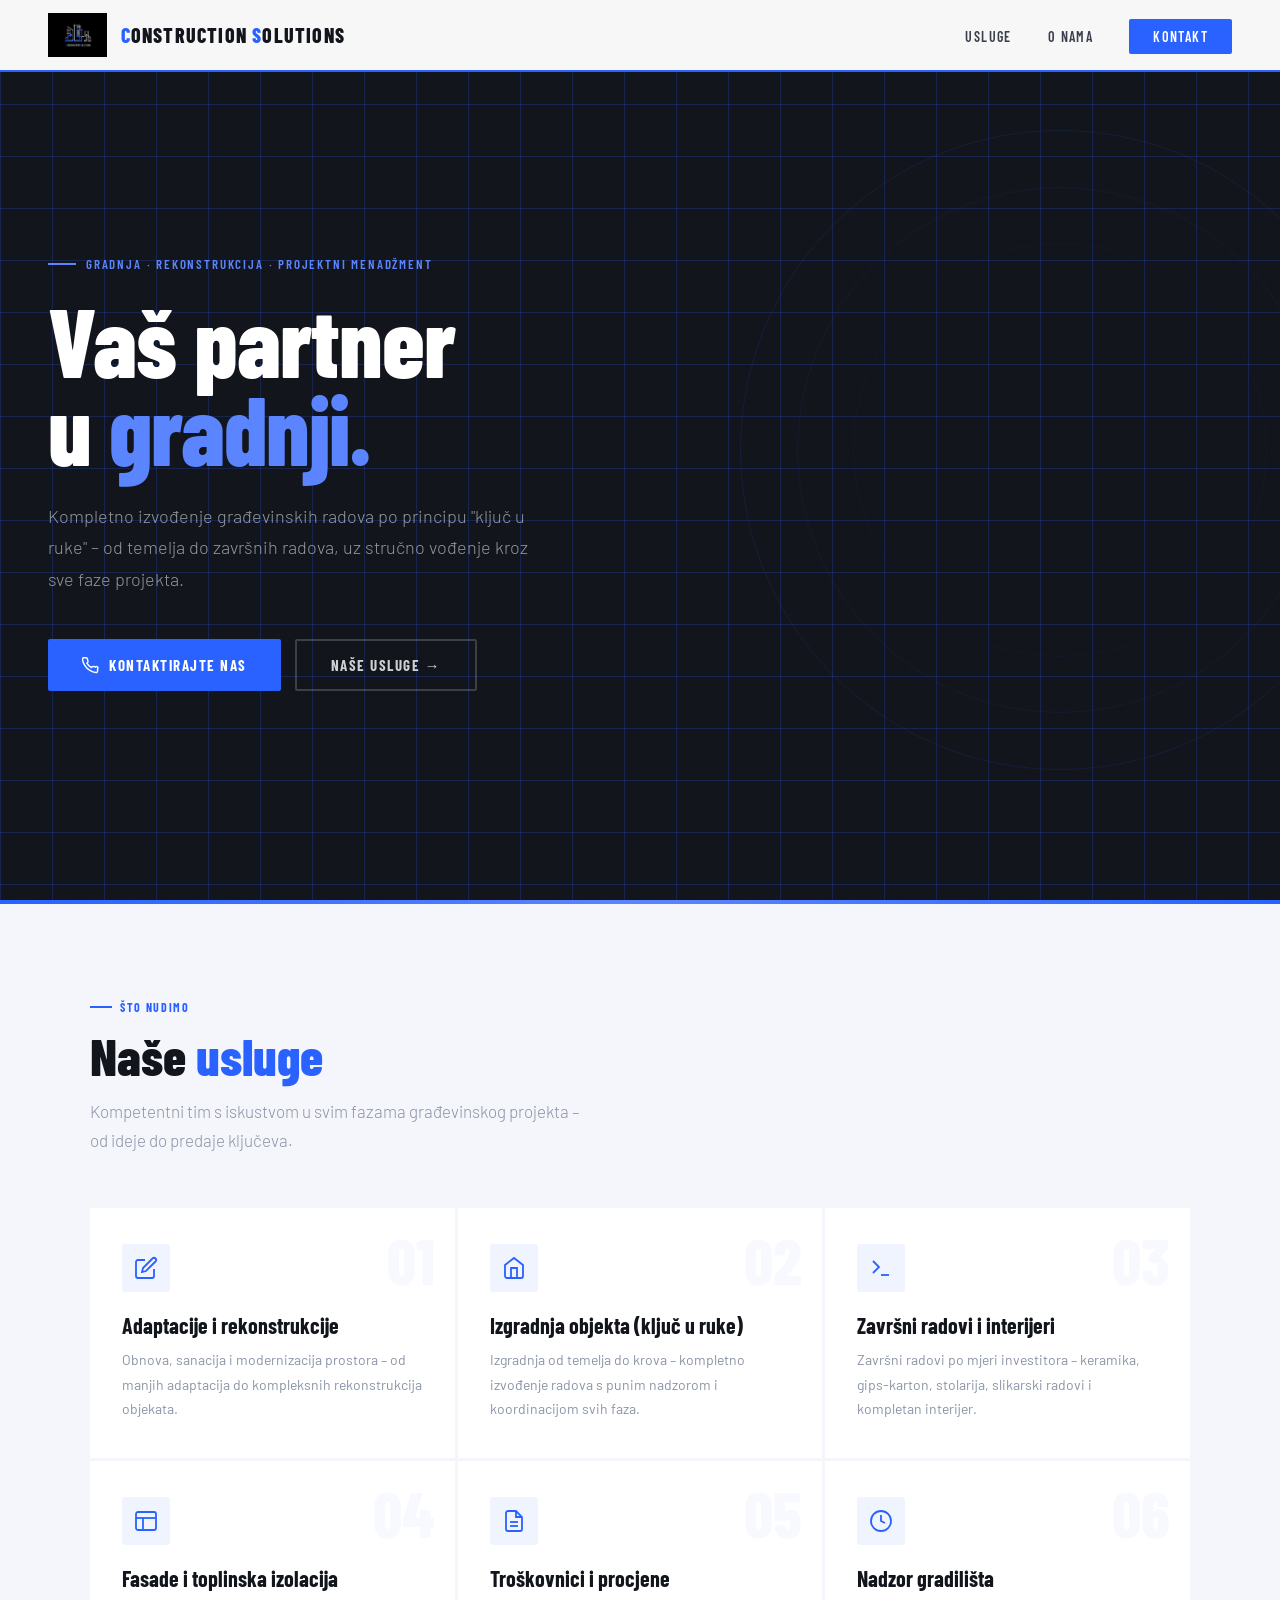
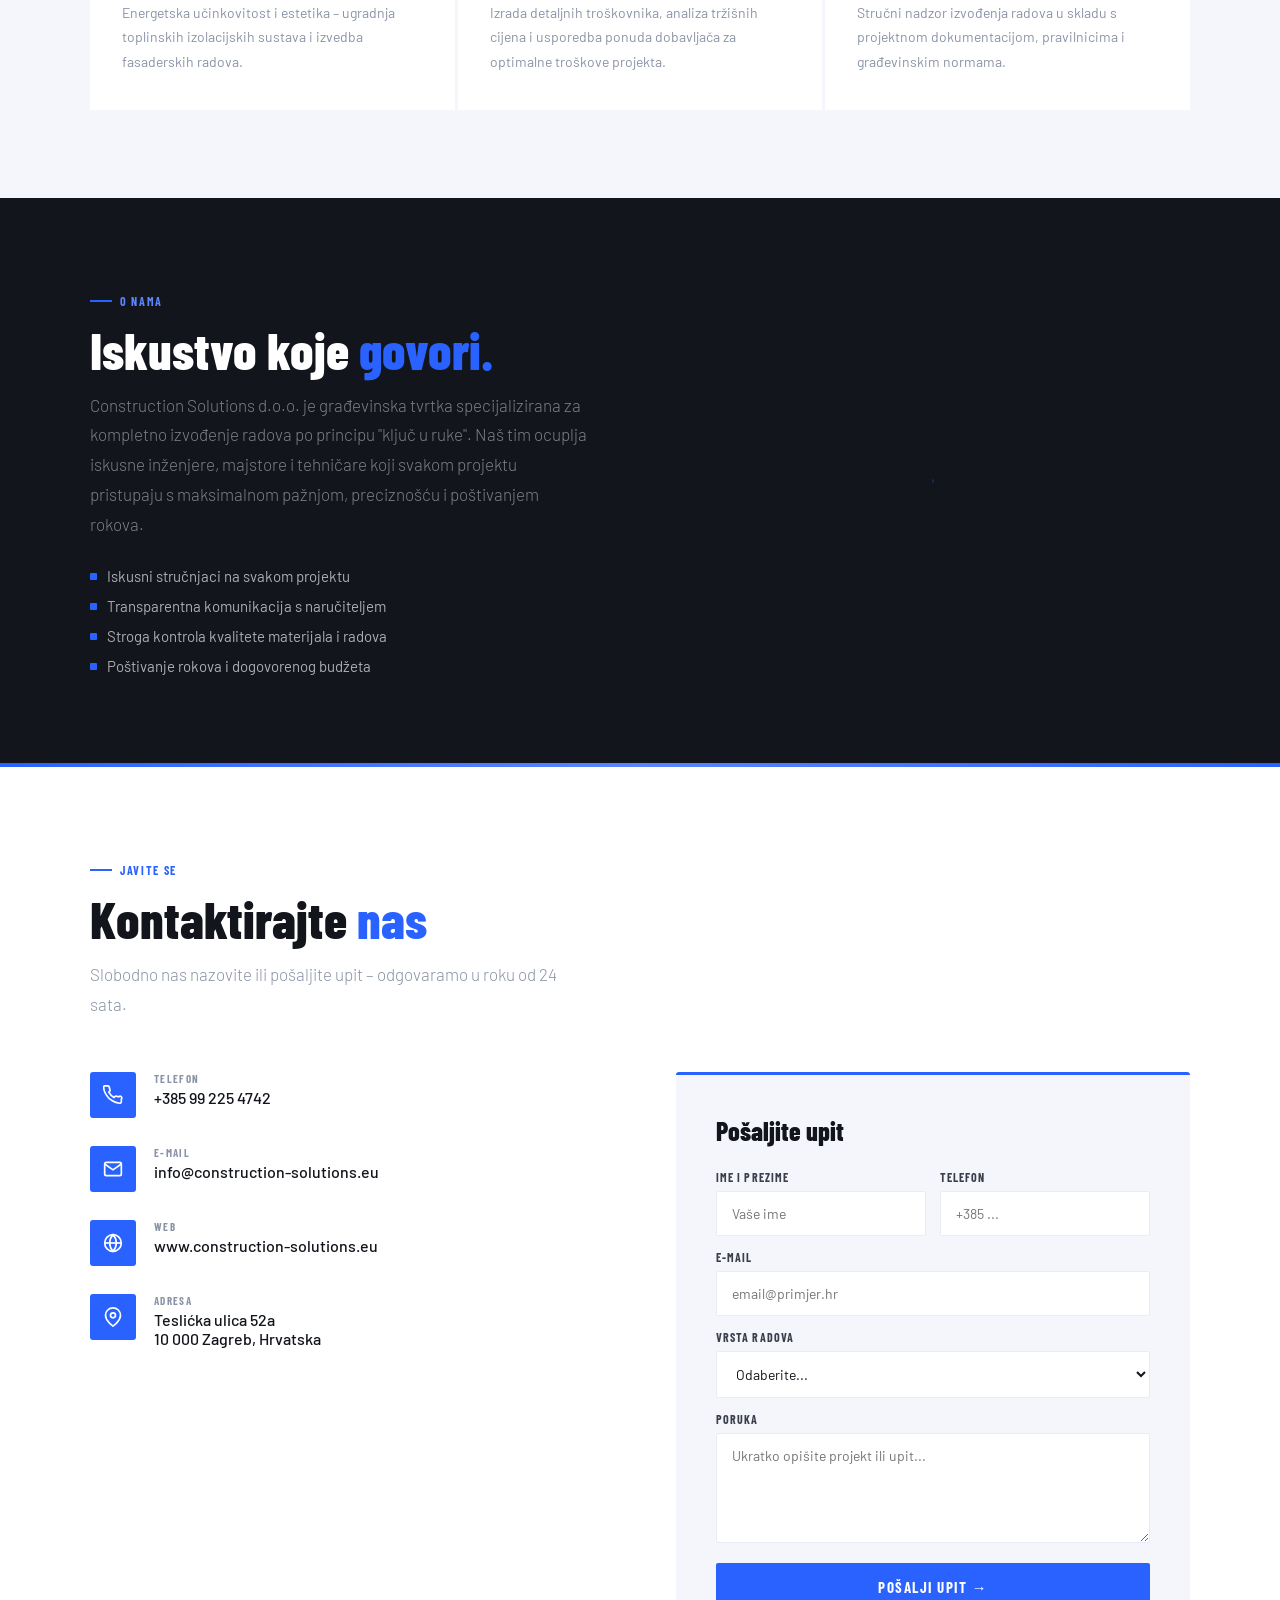
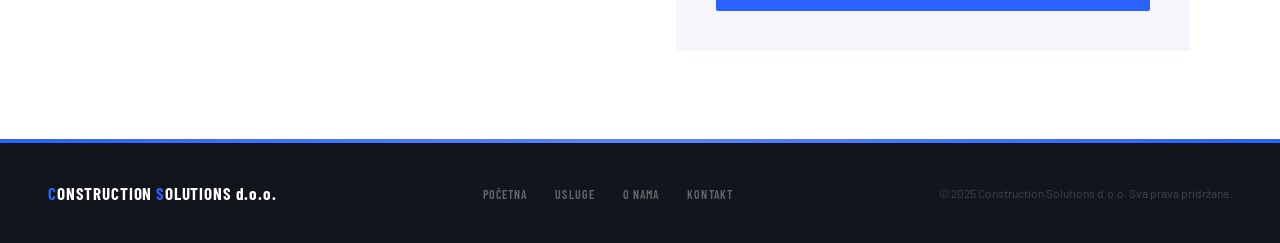
==== commit db5e860e: "Add files via upload" ====
--- a/index.html
+++ b/index.html
@@ -587,21 +587,7 @@
         btn.disabled = false;
       }
     });
-  }(entries => {
-    entries.forEach(e => {
-      if (e.isIntersecting) {
-        e.target.style.opacity = '1';
-        e.target.style.transform = 'translateY(0)';
-        io.unobserve(e.target);
-      }
-    });
-  }, { threshold: 0.05 });
-  document.querySelectorAll('.scard, .citem, .vlist li').forEach((el, i) => {
-    el.style.opacity = '0';
-    el.style.transform = 'translateY(28px)';
-    el.style.transition = 'opacity 0.55s ease, transform 0.55s ease';
-    setTimeout(() => { io.observe(el); }, i * 50);
-  });
+  }
 </script>
 </body>
 </html>
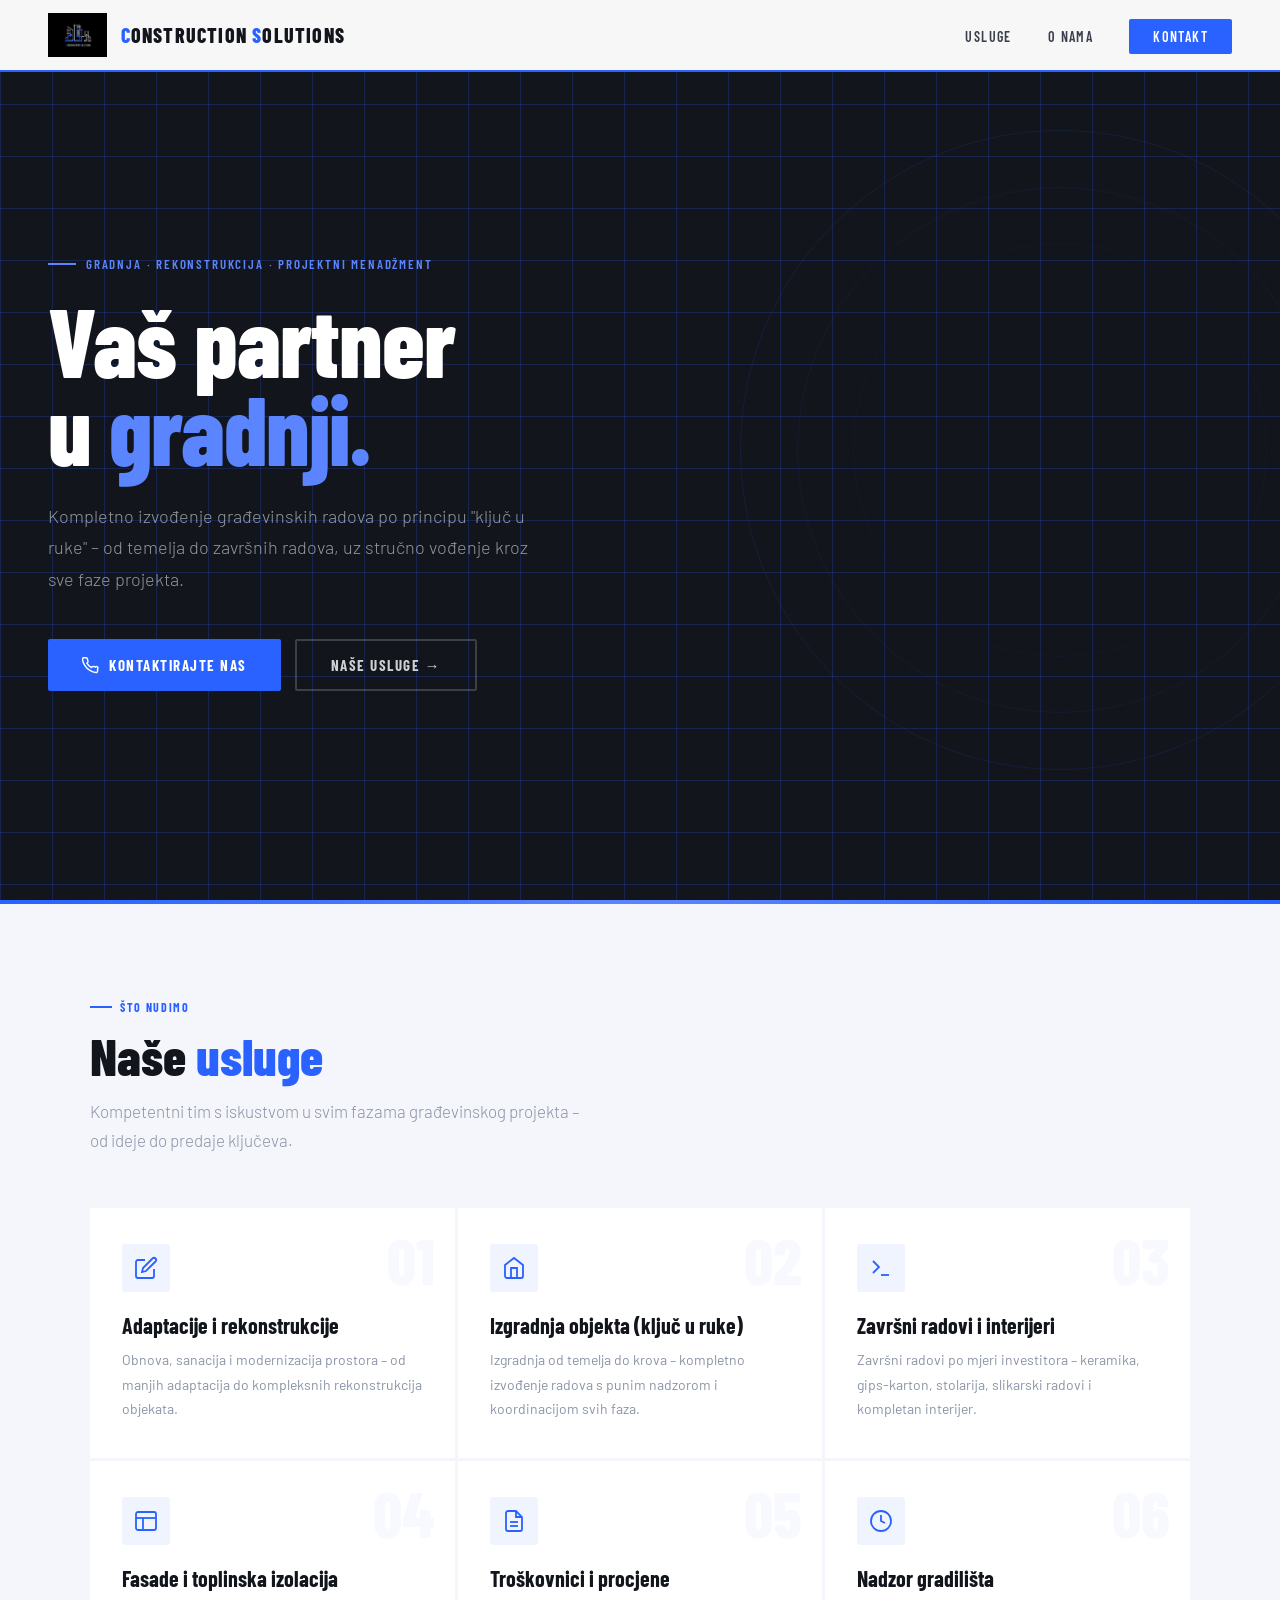
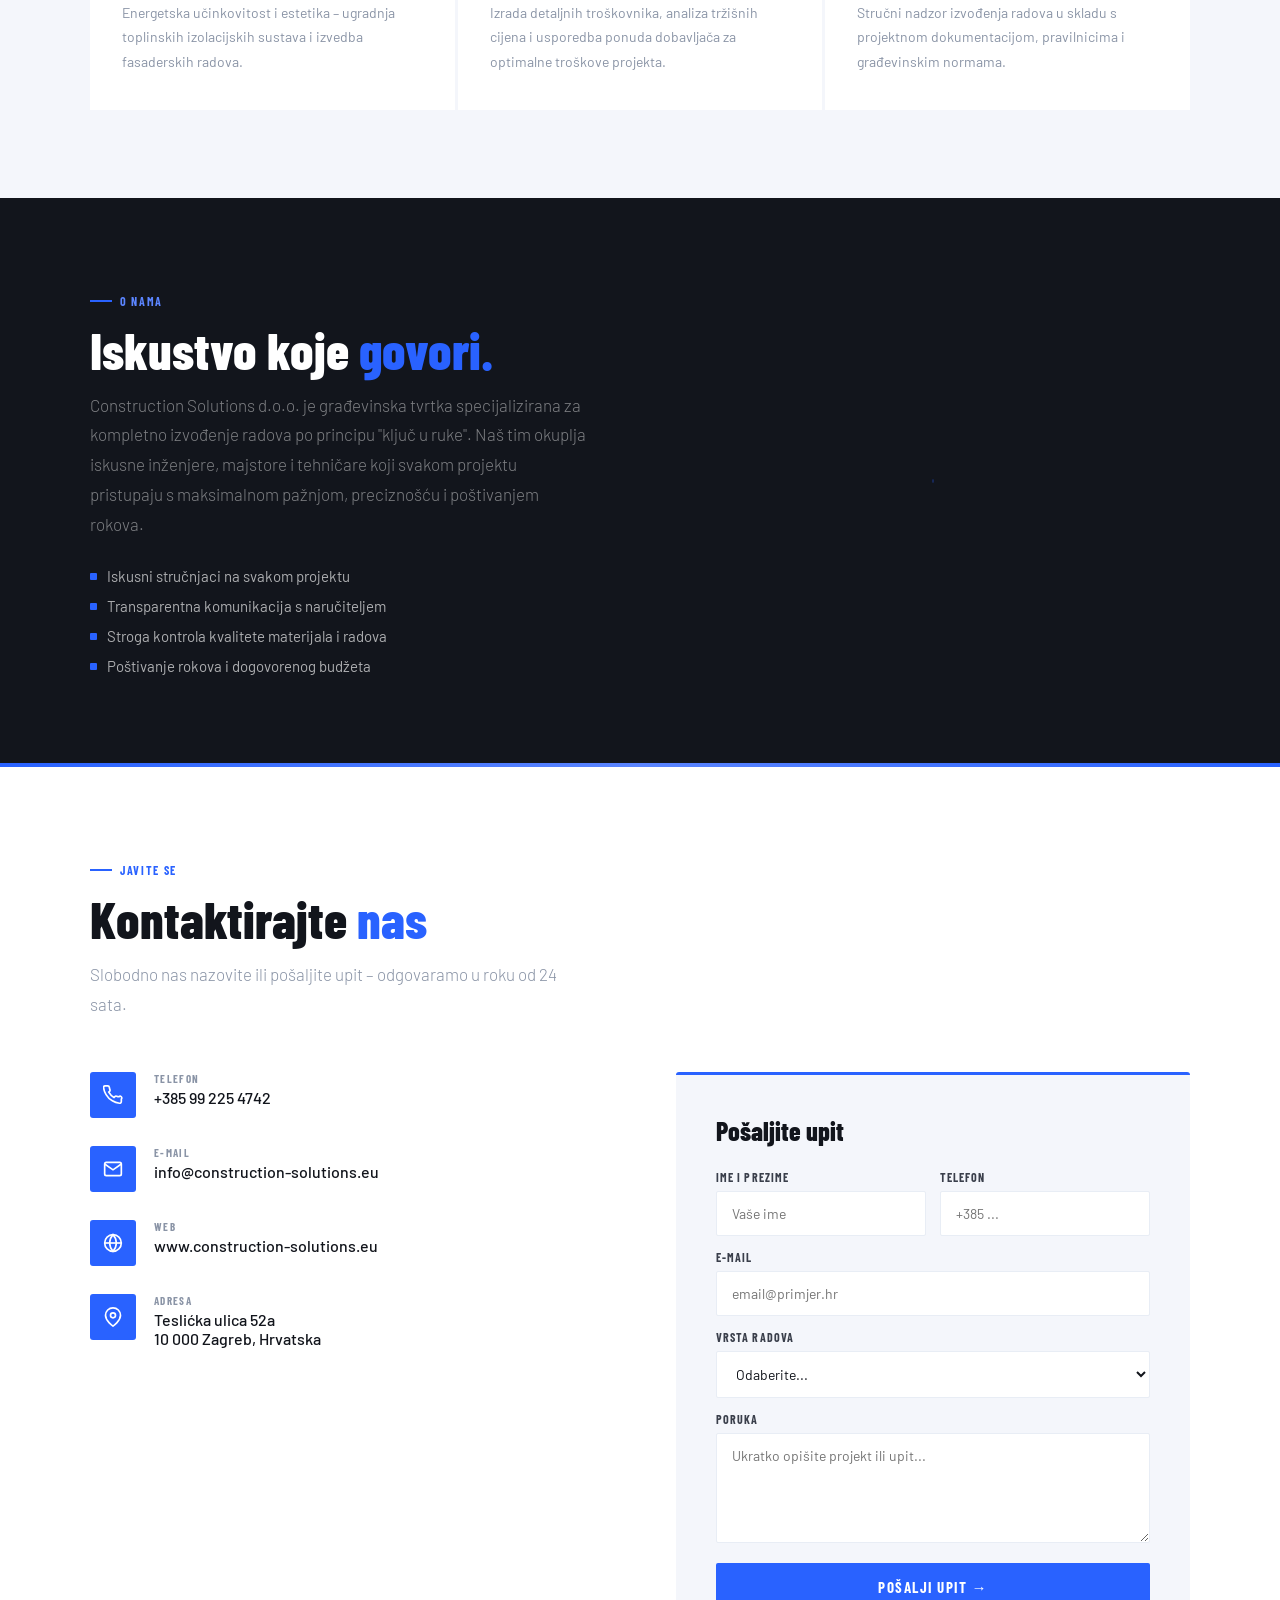
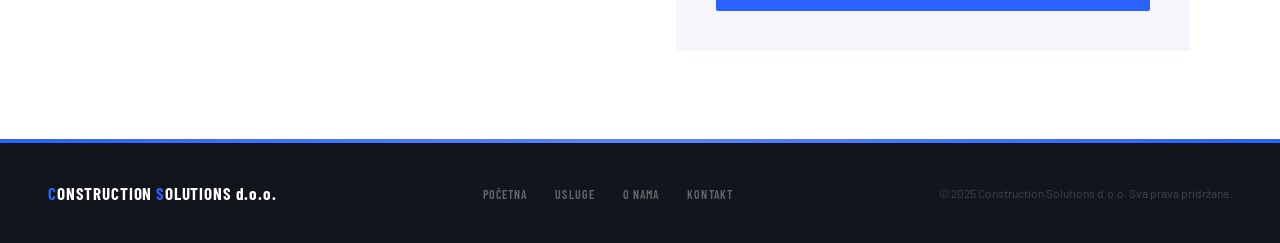
==== commit d56b1f1d: "Add files via upload" ====
--- a/index.html
+++ b/index.html
@@ -428,7 +428,7 @@
       <div class="vt">
         <div class="eyebrow">O nama</div>
         <h2 class="stitle" style="color:white">Iskustvo koje <em>govori.</em></h2>
-        <p class="sdesc">Construction Solutions d.o.o. je građevinska tvrtka specijalizirana za kompletno izvođenje radova po principu "ključ u ruke". Naš tim ocuplja iskusne inženjere, majstore i tehničare koji svakom projektu pristupaju s maksimalnom pažnjom, preciznošću i poštivanjem rokova.</p>
+        <p class="sdesc">Construction Solutions d.o.o. je građevinska tvrtka specijalizirana za kompletno izvođenje radova po principu "ključ u ruke". Naš tim okuplja iskusne inženjere, majstore i tehničare koji svakom projektu pristupaju s maksimalnom pažnjom, preciznošću i poštivanjem rokova.</p>
         <ul class="vlist">
           <li>Iskusni stručnjaci na svakom projektu</li>
           <li>Transparentna komunikacija s naručiteljem</li>
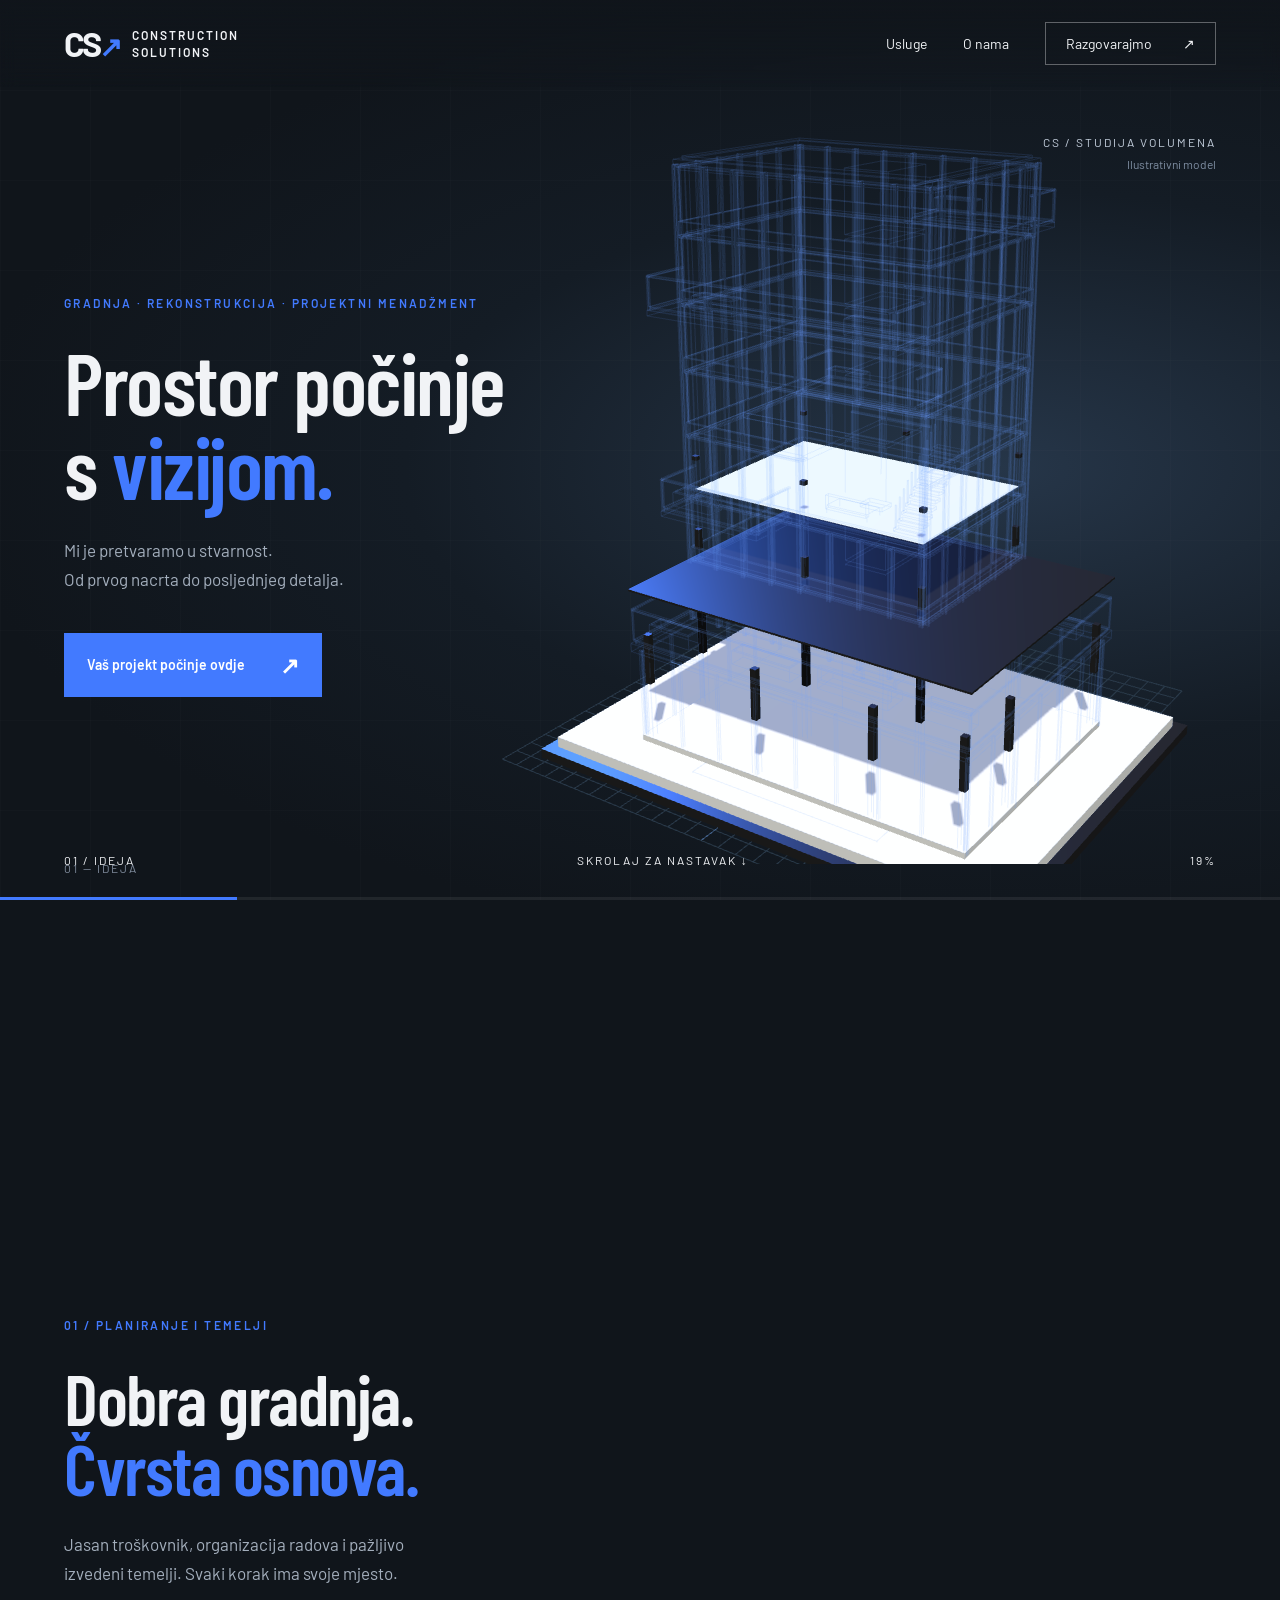
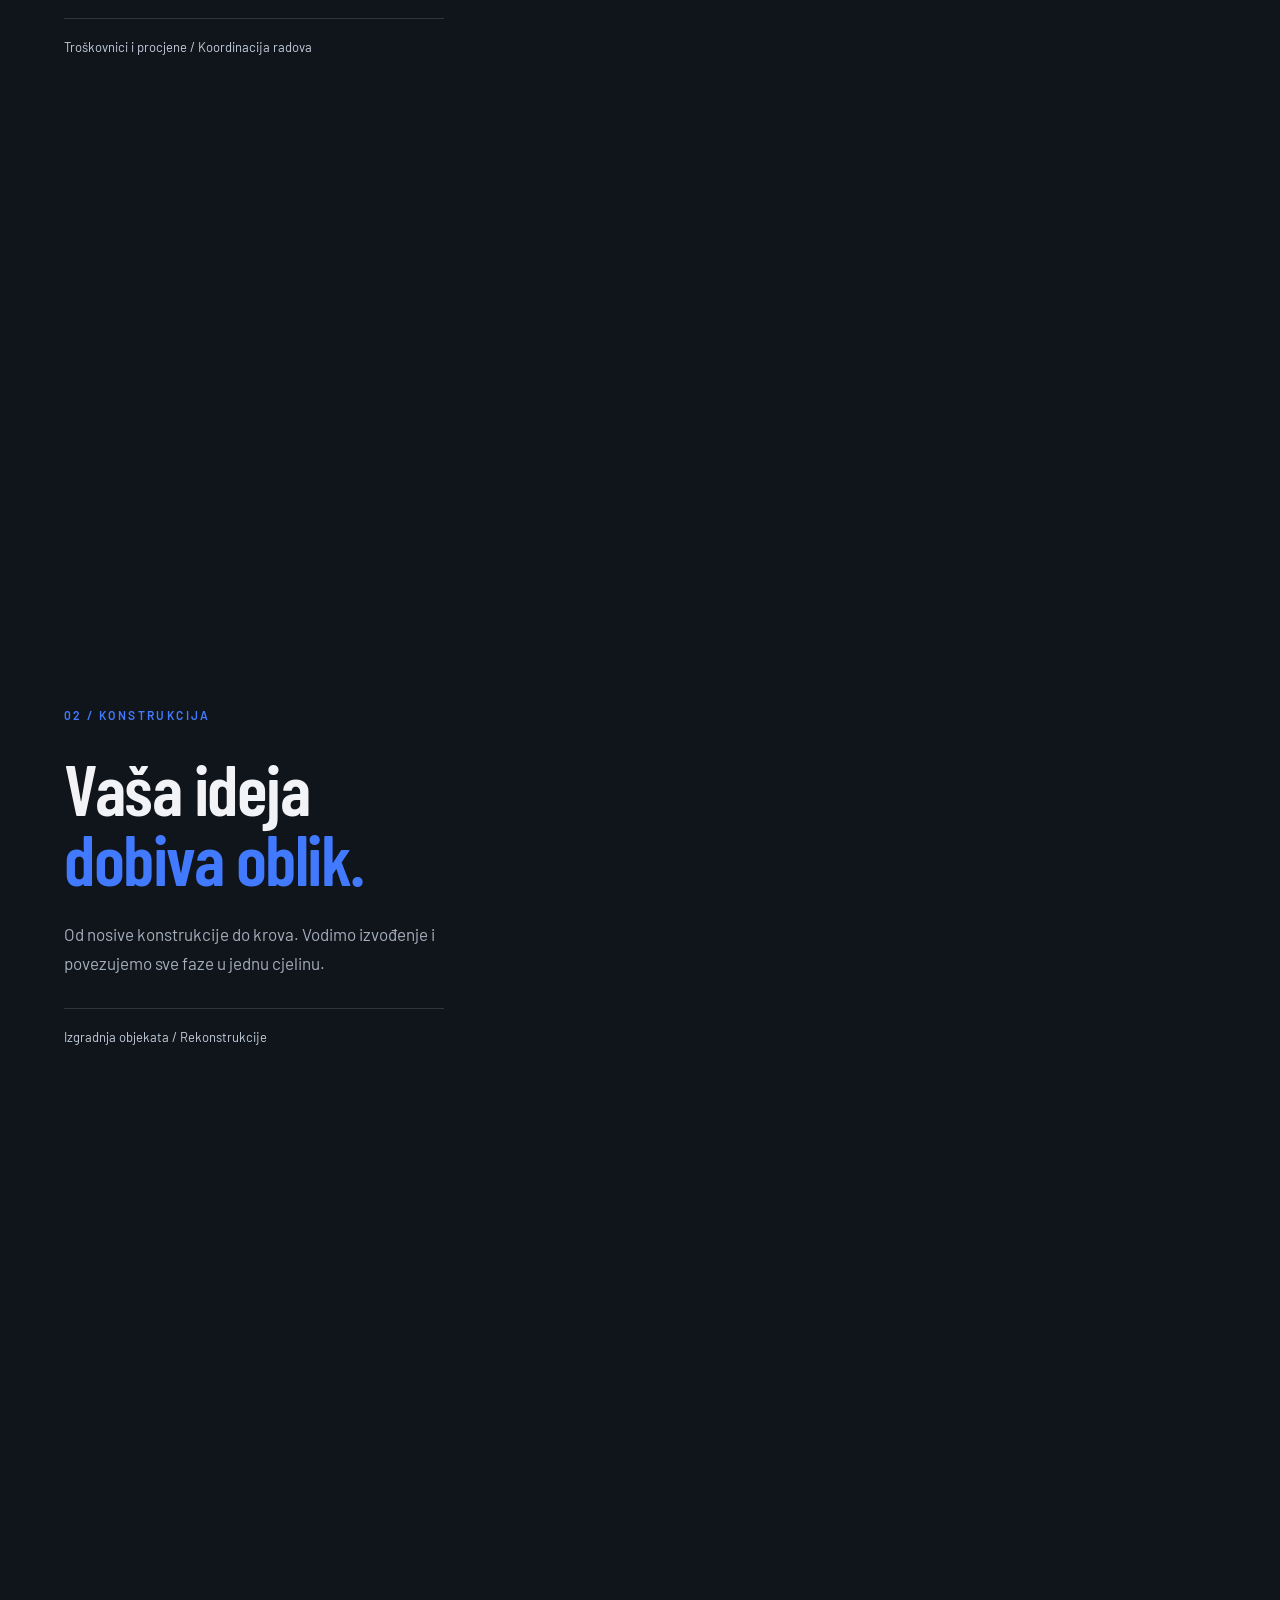
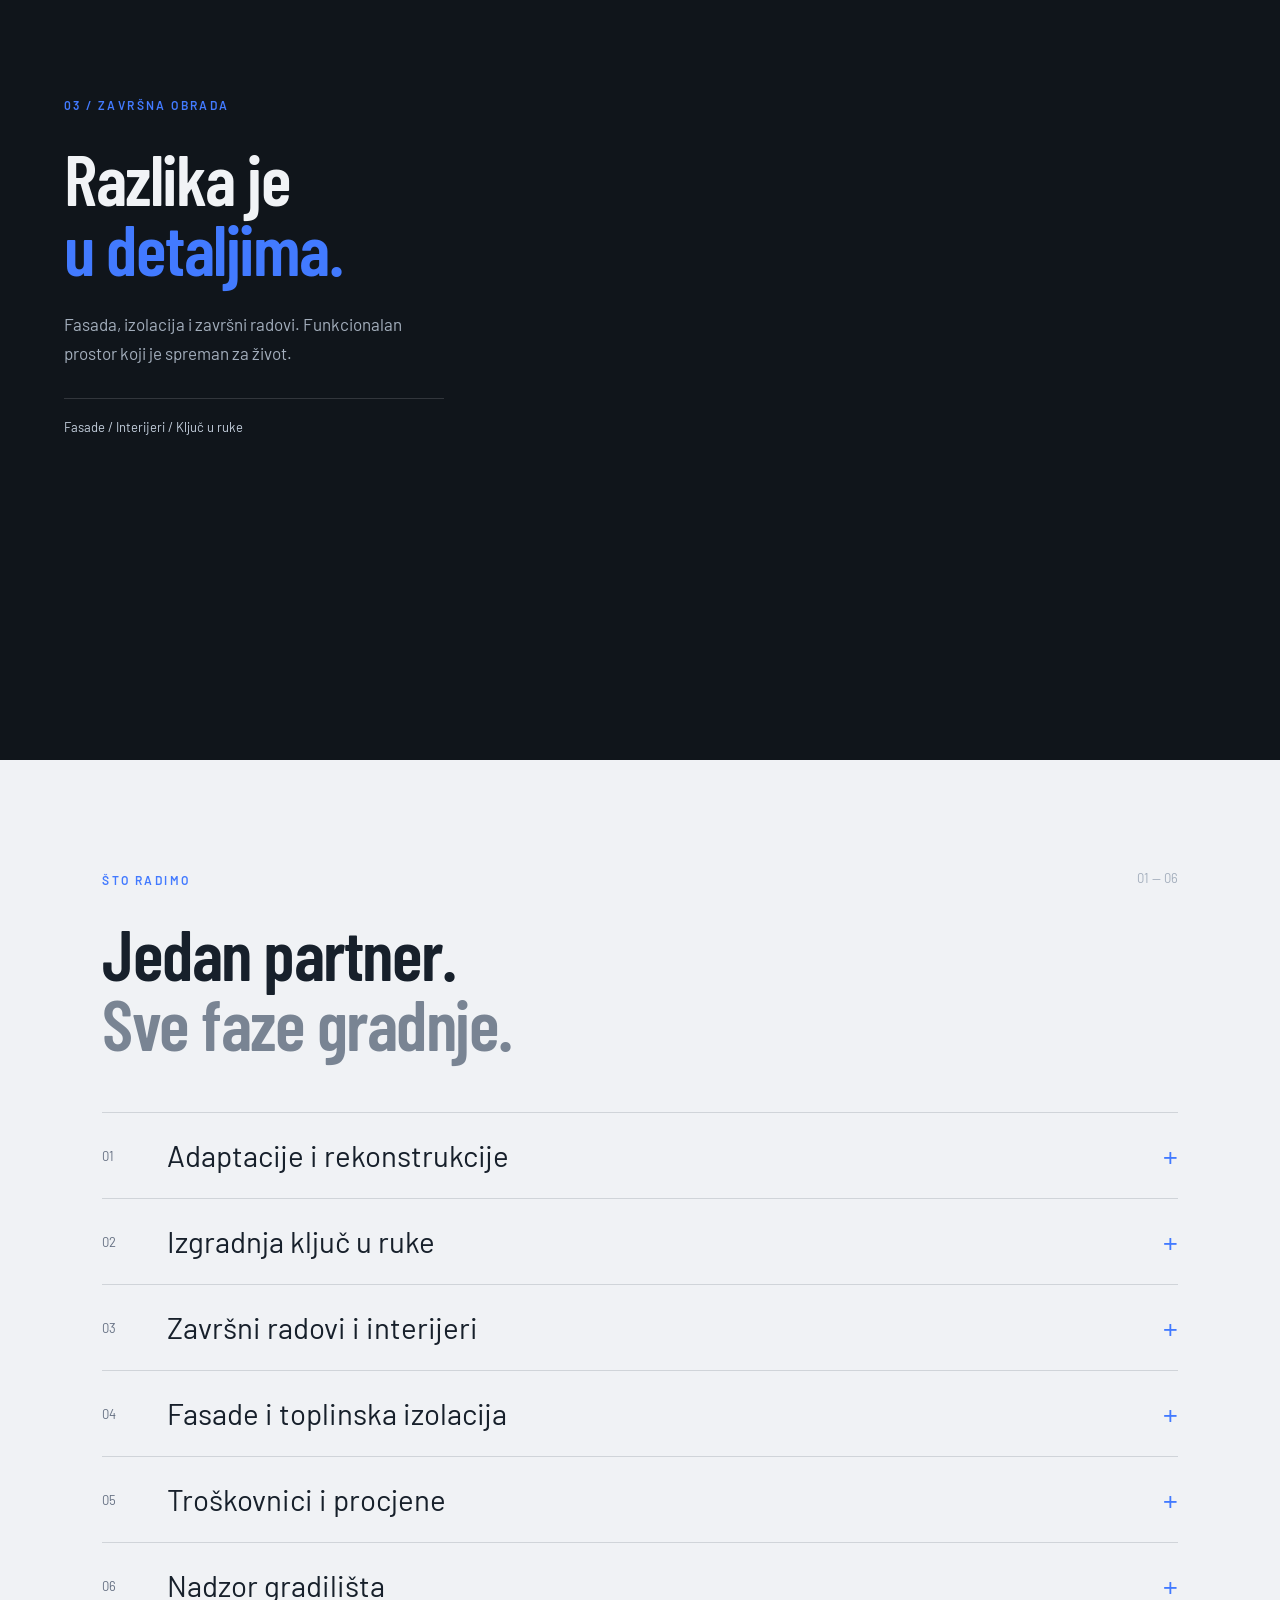
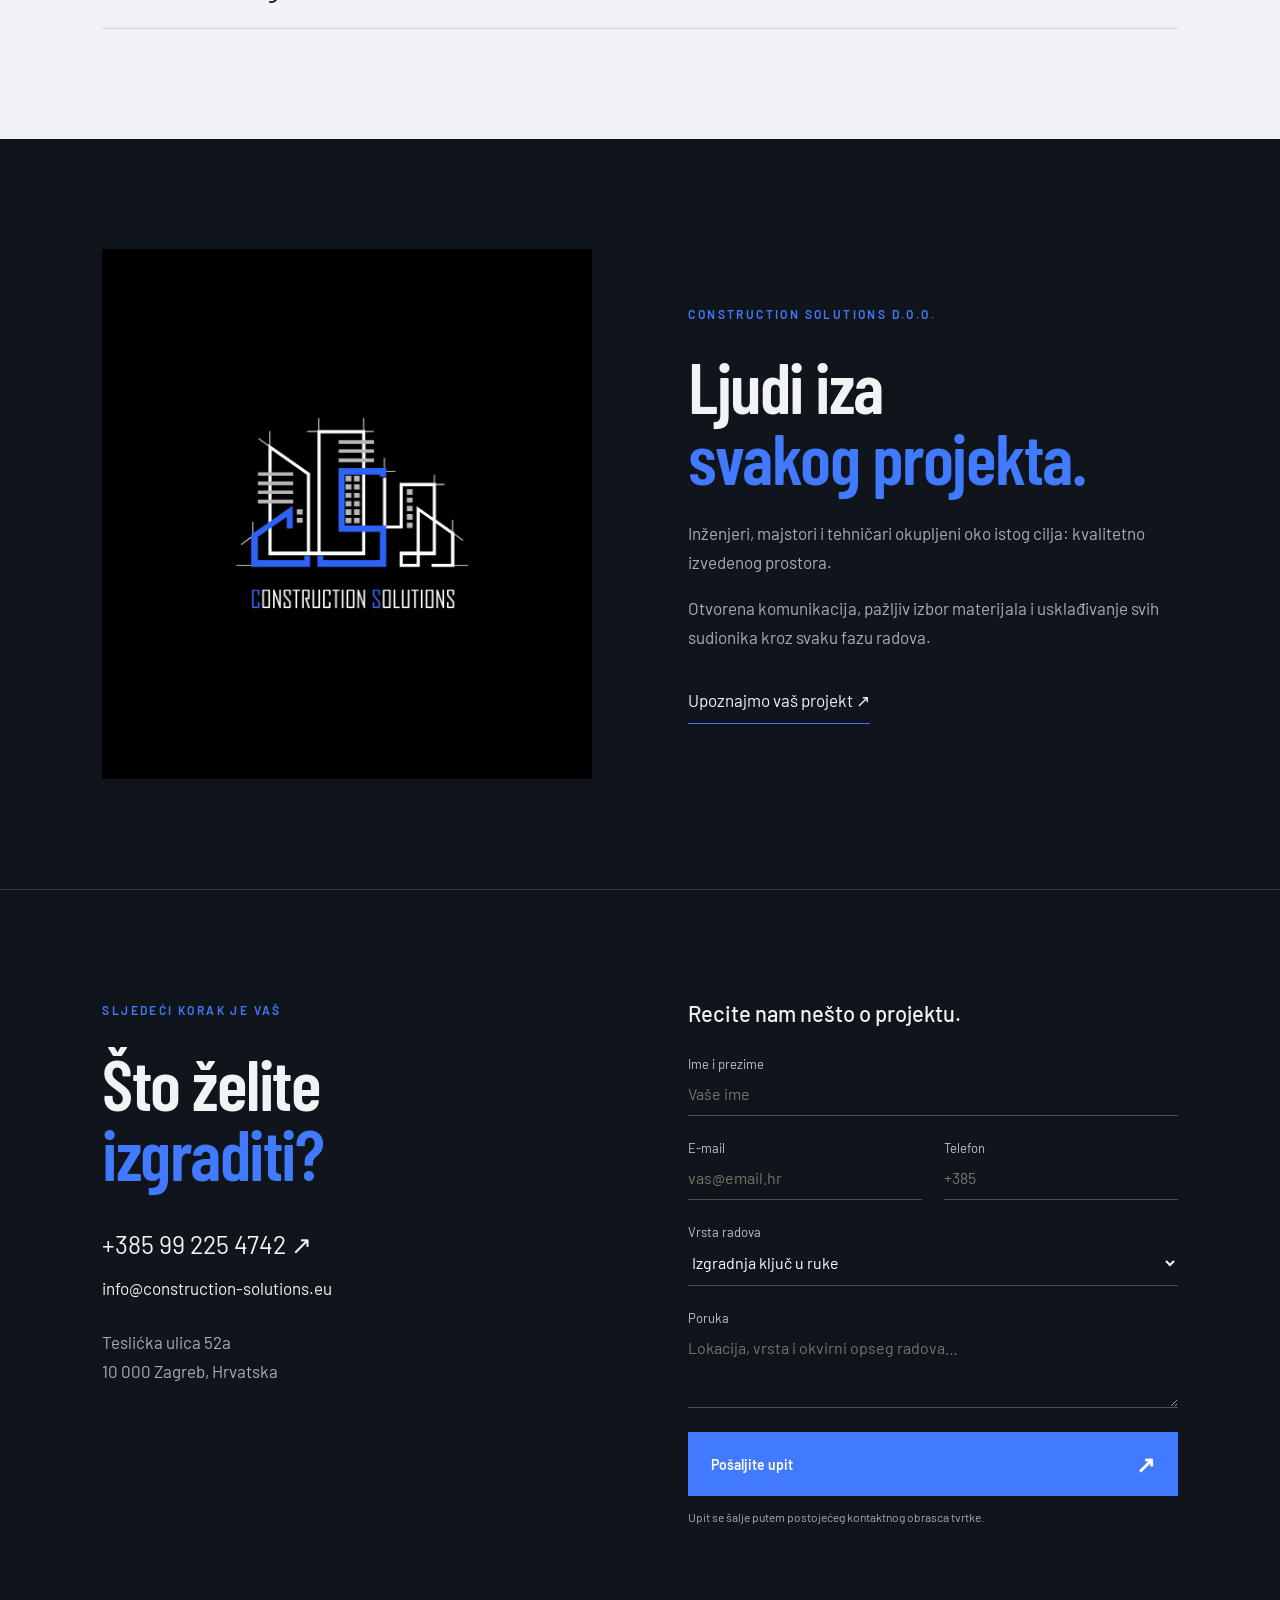
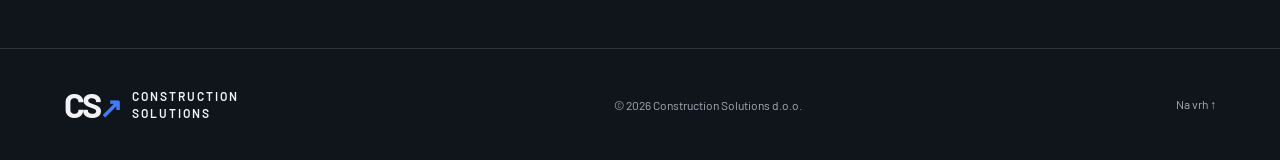
==== commit e00656d2: "Add files via upload" ====
--- a/index.html
+++ b/index.html
@@ -1,593 +1,18 @@
-<!DOCTYPE html>
-<html lang="hr">
-<head>
-  <meta charset="UTF-8" />
-  <meta name="viewport" content="width=device-width, initial-scale=1.0" />
-  <title>Construction Solutions</title>
-  <link rel="preconnect" href="https://fonts.googleapis.com" />
-  <link href="https://fonts.googleapis.com/css2?family=Barlow+Condensed:wght@300;400;600;700;800&family=Barlow:wght@300;400;500;600&display=swap" rel="stylesheet" />
-  <style>
-    *, *::before, *::after { margin: 0; padding: 0; box-sizing: border-box; }
-    :root {
-      --blue:      #2962FF;
-      --blue-dark: #1a3fbf;
-      --blue-light:#5b85ff;
-      --white:     #ffffff;
-      --off-white: #f4f6fb;
-      --gray-100:  #e8edf5;
-      --gray-400:  #8a94a6;
-      --gray-700:  #3a3f4b;
-      --dark:      #12151c;
-      --font-head: 'Barlow Condensed', sans-serif;
-      --font-body: 'Barlow', sans-serif;
-    }
-    html { scroll-behavior: smooth; }
-    body { font-family: var(--font-body); color: var(--dark); background: var(--white); overflow-x: hidden; }
-    ::-webkit-scrollbar { width: 6px; }
-    ::-webkit-scrollbar-track { background: var(--gray-100); }
-    ::-webkit-scrollbar-thumb { background: var(--blue); border-radius: 3px; }
-
-    /* NAVBAR */
-    nav {
-      position: fixed; top: 0; left: 0; right: 0; z-index: 100;
-      display: flex; align-items: center; justify-content: space-between;
-      padding: 0 48px; height: 72px;
-      background: rgba(255,255,255,0.97);
-      backdrop-filter: blur(12px);
-      border-bottom: 2px solid var(--blue);
-      transition: box-shadow .3s;
-    }
-    nav.scrolled { box-shadow: 0 4px 32px rgba(41,98,255,.12); }
-    .nav-logo { display: flex; align-items: center; gap: 14px; text-decoration: none; }
-    .nav-logo img { height: 44px; width: auto; }
-    .nav-brand {
-      font-family: var(--font-head); font-size: 20px; font-weight: 800;
-      letter-spacing: .06em; color: var(--dark); text-transform: uppercase;
-    }
-    .nav-brand span { color: var(--blue); }
-    .nav-links { display: flex; gap: 36px; list-style: none; }
-    .nav-links a {
-      font-family: var(--font-head); font-size: 14px; font-weight: 600;
-      letter-spacing: .1em; text-transform: uppercase; text-decoration: none;
-      color: var(--gray-700); position: relative; padding-bottom: 3px;
-      transition: color .2s;
-    }
-    .nav-links a::after {
-      content: ''; position: absolute; bottom: 0; left: 0;
-      width: 0; height: 2px; background: var(--blue); transition: width .3s;
-    }
-    .nav-links a:hover { color: var(--blue); }
-    .nav-links a:hover::after { width: 100%; }
-    .nav-cta {
-      background: var(--blue) !important; color: var(--white) !important;
-      padding: 9px 24px !important; border-radius: 2px;
-    }
-    .nav-cta:hover { background: var(--blue-dark) !important; }
-    .nav-cta::after { display: none !important; }
-
-    /* HERO */
-    .hero {
-      min-height: 100vh;
-      display: flex; align-items: center;
-      padding: 120px 48px 80px;
-      position: relative; overflow: hidden;
-      background: var(--dark);
-    }
-    .hero-bg {
-      position: absolute; inset: 0;
-      background-image: url('hero.jpeg');
-      background-size: cover; background-position: center;
-      filter: brightness(.18) saturate(.4);
-    }
-    .hero-grid {
-      position: absolute; inset: 0;
-      background-image:
-        linear-gradient(rgba(41,98,255,.22) 1px, transparent 1px),
-        linear-gradient(90deg, rgba(41,98,255,.22) 1px, transparent 1px);
-      background-size: 52px 52px;
-    }
-    .hero-ring {
-      position: absolute; right: -100px; top: 50%; transform: translateY(-50%);
-      width: 640px; height: 640px;
-      border: 1.5px solid rgba(41,98,255,.12); border-radius: 50%;
-      pointer-events: none;
-    }
-    .hero-ring::before {
-      content: ''; position: absolute; inset: 56px;
-      border: 1.5px solid rgba(41,98,255,.08); border-radius: 50%;
-    }
-    .hero-ring::after {
-      content: ''; position: absolute; inset: 112px;
-      border: 1.5px solid rgba(41,98,255,.05); border-radius: 50%;
-    }
-    .hero-content { position: relative; max-width: 640px; }
-    .hero-eyebrow {
-      display: inline-flex; align-items: center; gap: 10px;
-      font-family: var(--font-head); font-size: 13px; font-weight: 600;
-      letter-spacing: .14em; text-transform: uppercase; color: var(--blue-light);
-      margin-bottom: 24px;
-      animation: fadeUp .5s ease both;
-    }
-    .hero-eyebrow::before { content: ''; width: 28px; height: 2px; background: var(--blue-light); }
-    .hero h1 {
-      font-family: var(--font-head);
-      font-size: clamp(54px, 7.5vw, 96px);
-      font-weight: 800; line-height: .92; letter-spacing: -.01em;
-      color: white; margin-bottom: 28px;
-      animation: fadeUp .6s .1s ease both;
-    }
-    .hero h1 em { font-style: normal; color: var(--blue-light); }
-    .hero-desc {
-      font-size: 18px; font-weight: 300; line-height: 1.75;
-      color: rgba(255,255,255,.55); max-width: 500px; margin-bottom: 44px;
-      animation: fadeUp .6s .2s ease both;
-    }
-    .hero-actions {
-      display: flex; gap: 14px; flex-wrap: wrap;
-      animation: fadeUp .6s .3s ease both;
-    }
-    .btn-primary {
-      display: inline-flex; align-items: center; gap: 10px;
-      background: var(--blue); color: white;
-      font-family: var(--font-head); font-size: 15px; font-weight: 700;
-      letter-spacing: .1em; text-transform: uppercase; text-decoration: none;
-      padding: 15px 34px; border-radius: 2px;
-      transition: background .2s, transform .15s;
-    }
-    .btn-primary:hover { background: var(--blue-dark); transform: translateY(-2px); }
-    .btn-ghost {
-      display: inline-flex; align-items: center; gap: 10px;
-      background: transparent; color: rgba(255,255,255,.8);
-      font-family: var(--font-head); font-size: 15px; font-weight: 700;
-      letter-spacing: .1em; text-transform: uppercase; text-decoration: none;
-      padding: 15px 34px; border-radius: 2px;
-      border: 2px solid rgba(255,255,255,.18);
-      transition: border-color .2s, color .2s;
-    }
-    .btn-ghost:hover { border-color: var(--blue); color: white; }
-
-    /* BAR */
-    .bar { height: 4px; background: linear-gradient(90deg, var(--blue), var(--blue-light), var(--blue)); }
-
-    /* SECTION */
-    section { padding: 88px 48px; }
-    .inner { max-width: 1100px; margin: 0 auto; }
-    .eyebrow {
-      display: inline-flex; align-items: center; gap: 8px;
-      font-family: var(--font-head); font-size: 12px; font-weight: 700;
-      letter-spacing: .14em; text-transform: uppercase; color: var(--blue);
-      margin-bottom: 14px;
-    }
-    .eyebrow::before { content: ''; width: 22px; height: 2px; background: var(--blue); }
-    h2.stitle {
-      font-family: var(--font-head);
-      font-size: clamp(34px, 4.5vw, 52px); font-weight: 800; line-height: 1.05;
-      color: var(--dark); margin-bottom: 14px;
-    }
-    h2.stitle em { font-style: normal; color: var(--blue); }
-    .sdesc {
-      font-size: 17px; font-weight: 300; line-height: 1.75;
-      color: var(--gray-400); max-width: 500px; margin-bottom: 52px;
-    }
-
-    /* USLUGE */
-    #usluge { background: var(--off-white); }
-    .services {
-      display: grid; grid-template-columns: repeat(auto-fit, minmax(280px, 1fr));
-      gap: 3px;
-    }
-    .scard {
-      background: white; padding: 36px 32px;
-      position: relative; overflow: hidden;
-      transition: transform .25s;
-    }
-    .scard::after {
-      content: ''; position: absolute; bottom: 0; left: 0; right: 0;
-      height: 3px; background: var(--blue);
-      transform: scaleX(0); transform-origin: left; transition: transform .35s;
-    }
-    .scard:hover { transform: translateY(-3px); }
-    .scard:hover::after { transform: scaleX(1); }
-    .scard-icon {
-      width: 48px; height: 48px; border-radius: 3px;
-      background: rgba(41,98,255,.07);
-      display: flex; align-items: center; justify-content: center;
-      margin-bottom: 20px;
-    }
-    .scard-icon svg { width: 24px; height: 24px; stroke: var(--blue); fill: none; stroke-width: 1.8; }
-    .scard-n {
-      position: absolute; top: 20px; right: 20px;
-      font-family: var(--font-head); font-size: 64px; font-weight: 800;
-      color: rgba(41,98,255,.04); line-height: 1; pointer-events: none;
-    }
-    .scard h3 {
-      font-family: var(--font-head); font-size: 22px; font-weight: 700;
-      color: var(--dark); margin-bottom: 10px;
-    }
-    .scard p { font-size: 14px; line-height: 1.75; color: var(--gray-400); }
-
-    /* VIDEO / O NAMA */
-    #video { background: var(--dark); }
-    .video-wrap {
-      display: grid; grid-template-columns: 1fr 1fr;
-      gap: 72px; align-items: center;
-    }
-    .vt .eyebrow { color: var(--blue-light); }
-    .vt h2 { color: white; }
-    .vt .sdesc { color: rgba(255,255,255,.45); margin-bottom: 28px; }
-    .vlist { list-style: none; display: flex; flex-direction: column; gap: 12px; }
-    .vlist li {
-      display: flex; align-items: center; gap: 10px;
-      font-size: 15px; color: rgba(255,255,255,.65);
-    }
-    .vlist li::before {
-      content: ''; width: 7px; height: 7px; border-radius: 1px;
-      background: var(--blue); flex-shrink: 0;
-    }
-    .vframe {
-      position: relative; aspect-ratio: 9/16; border-radius: 3px; overflow: hidden;
-      border: 1px solid rgba(41,98,255,.25); max-width: 340px; margin: 0 auto;
-    }
-
-    /* KONTAKT */
-    #kontakt { background: var(--white); }
-    .contact-wrap {
-      display: grid; grid-template-columns: 1fr 1fr;
-      gap: 72px; align-items: start;
-    }
-    .cinfo { display: flex; flex-direction: column; gap: 28px; }
-    .citem { display: flex; align-items: flex-start; gap: 18px; }
-    .cicon {
-      width: 46px; height: 46px; flex-shrink: 0;
-      background: var(--blue); border-radius: 3px;
-      display: flex; align-items: center; justify-content: center;
-    }
-    .cicon svg { width: 20px; height: 20px; stroke: white; fill: none; stroke-width: 2; }
-    .clabel {
-      font-family: var(--font-head); font-size: 11px; font-weight: 700;
-      letter-spacing: .12em; text-transform: uppercase; color: var(--gray-400);
-      margin-bottom: 3px;
-    }
-    .cval { font-size: 16px; font-weight: 500; color: var(--dark); }
-    .cval a { color: inherit; text-decoration: none; transition: color .2s; }
-    .cval a:hover { color: var(--blue); }
-    .cform {
-      background: var(--off-white); padding: 40px;
-      border-top: 3px solid var(--blue); border-radius: 3px;
-    }
-    .cform-title {
-      font-family: var(--font-head); font-size: 26px; font-weight: 800;
-      color: var(--dark); margin-bottom: 24px;
-    }
-    .frow { display: grid; grid-template-columns: 1fr 1fr; gap: 14px; }
-    .fg { display: flex; flex-direction: column; gap: 7px; margin-bottom: 14px; }
-    .fg label {
-      font-family: var(--font-head); font-size: 12px; font-weight: 700;
-      letter-spacing: .09em; text-transform: uppercase; color: var(--gray-700);
-    }
-    .fg input, .fg textarea, .fg select {
-      padding: 13px 15px;
-      border: 1.5px solid var(--gray-100); border-radius: 2px;
-      font-family: var(--font-body); font-size: 14px; color: var(--dark);
-      background: white; outline: none; transition: border-color .2s;
-    }
-    .fg input:focus, .fg textarea:focus, .fg select:focus { border-color: var(--blue); }
-    .fg textarea { resize: vertical; min-height: 110px; }
-    .fsubmit {
-      width: 100%; padding: 15px;
-      background: var(--blue); color: white; border: none; border-radius: 2px;
-      font-family: var(--font-head); font-size: 15px; font-weight: 700;
-      letter-spacing: .1em; text-transform: uppercase;
-      cursor: pointer; margin-top: 6px;
-      transition: background .2s, transform .15s;
-    }
-    .fsubmit:hover { background: var(--blue-dark); transform: translateY(-2px); }
-
-    /* FOOTER */
-    footer {
-      background: var(--dark); padding: 40px 48px;
-      display: flex; align-items: center; justify-content: space-between;
-      flex-wrap: wrap; gap: 20px;
-    }
-    .fbrand {
-      font-family: var(--font-head); font-size: 17px; font-weight: 700;
-      color: white; letter-spacing: .05em;
-    }
-    .fbrand span { color: var(--blue); }
-    .flinks { display: flex; gap: 28px; list-style: none; }
-    .flinks a {
-      font-family: var(--font-head); font-size: 12px; font-weight: 600;
-      letter-spacing: .09em; text-transform: uppercase;
-      text-decoration: none; color: rgba(255,255,255,.35); transition: color .2s;
-    }
-    .flinks a:hover { color: var(--blue); }
-    .fcopy { font-size: 12px; color: rgba(255,255,255,.2); }
-
-    @keyframes fadeUp {
-      from { opacity: 0; transform: translateY(28px); }
-      to   { opacity: 1; transform: translateY(0); }
-    }
-
-    @media (max-width: 768px) {
-      nav { padding: 0 20px; }
-      .nav-links { display: none; }
-      section { padding: 64px 20px; }
-      .hero { padding: 100px 20px 60px; }
-      .video-wrap, .contact-wrap { grid-template-columns: 1fr; gap: 40px; }
-      .frow { grid-template-columns: 1fr; }
-      footer { flex-direction: column; padding: 32px 20px; }
-    }
-  </style>
-</head>
-<body>
-
-<!-- NAVBAR -->
-<nav id="navbar">
-  <a href="#pocetna" class="nav-logo">
-    <img src="[data-uri]" alt="Construction Solutions logo" />
-    <span class="nav-brand"><span>C</span>ONSTRUCTION <span>S</span>OLUTIONS</span>
-  </a>
-  <ul class="nav-links">
-    <li><a href="#usluge">Usluge</a></li>
-    <li><a href="#video">O nama</a></li>
-    <li><a href="#kontakt" class="nav-cta">Kontakt</a></li>
-  </ul>
-</nav>
-
-<!-- HERO -->
-<section class="hero" id="pocetna">
-  <div class="hero-bg"></div>
-  <div class="hero-grid"></div>
-  <div class="hero-ring"></div>
-  <div class="hero-content">
-    <div class="hero-eyebrow">Gradnja · Rekonstrukcija · Projektni menadžment</div>
-    <h1>Vaš partner<br>u <em>gradnji.</em></h1>
-    <p class="hero-desc">Kompletno izvođenje građevinskih radova po principu "ključ u ruke" – od temelja do završnih radova, uz stručno vođenje kroz sve faze projekta.</p>
-    <div class="hero-actions">
-      <a href="#kontakt" class="btn-primary">
-        <svg width="17" height="17" fill="none" stroke="currentColor" stroke-width="2" viewBox="0 0 24 24"><path d="M22 16.92v3a2 2 0 01-2.18 2 19.79 19.79 0 01-8.63-3.07A19.5 19.5 0 013.7 11.5a19.79 19.79 0 01-3.07-8.67A2 2 0 012.62 1h3a2 2 0 012 1.72c.127.96.361 1.903.7 2.81a2 2 0 01-.45 2.11L6.91 8.6a16 16 0 006.29 6.29l1-1c.56-.56 1.42-.7 2.11-.45a12.8 12.8 0 002.81.7A2 2 0 0122 16.92z"/></svg>
-        Kontaktirajte nas
-      </a>
-      <a href="#usluge" class="btn-ghost">Naše usluge →</a>
-    </div>
-  </div>
-</section>
-
-<div class="bar"></div>
-
-<!-- USLUGE -->
-<section id="usluge">
-  <div class="inner">
-    <div class="eyebrow">Što nudimo</div>
-    <h2 class="stitle">Naše <em>usluge</em></h2>
-    <p class="sdesc">Kompetentni tim s iskustvom u svim fazama građevinskog projekta – od ideje do predaje ključeva.</p>
-    <div class="services">
-
-      <div class="scard">
-        <span class="scard-n">01</span>
-        <div class="scard-icon">
-          <svg viewBox="0 0 24 24"><path d="M11 4H4a2 2 0 00-2 2v14a2 2 0 002 2h14a2 2 0 002-2v-7"/><path d="M18.5 2.5a2.121 2.121 0 013 3L12 15l-4 1 1-4 9.5-9.5z"/></svg>
-        </div>
-        <h3>Adaptacije i rekonstrukcije</h3>
-        <p>Obnova, sanacija i modernizacija prostora – od manjih adaptacija do kompleksnih rekonstrukcija objekata.</p>
-      </div>
-
-      <div class="scard">
-        <span class="scard-n">02</span>
-        <div class="scard-icon">
-          <svg viewBox="0 0 24 24"><path d="M3 9l9-7 9 7v11a2 2 0 01-2 2H5a2 2 0 01-2-2z"/><polyline points="9 22 9 12 15 12 15 22"/></svg>
-        </div>
-        <h3>Izgradnja objekta (ključ u ruke)</h3>
-        <p>Izgradnja od temelja do krova – kompletno izvođenje radova s punim nadzorom i koordinacijom svih faza.</p>
-      </div>
-
-      <div class="scard">
-        <span class="scard-n">03</span>
-        <div class="scard-icon">
-          <svg viewBox="0 0 24 24"><polyline points="4 17 10 11 4 5"/><line x1="12" y1="19" x2="20" y2="19"/></svg>
-        </div>
-        <h3>Završni radovi i interijeri</h3>
-        <p>Završni radovi po mjeri investitora – keramika, gips-karton, stolarija, slikarski radovi i kompletan interijer.</p>
-      </div>
-
-      <div class="scard">
-        <span class="scard-n">04</span>
-        <div class="scard-icon">
-          <svg viewBox="0 0 24 24"><rect x="2" y="3" width="20" height="18" rx="2"/><path d="M2 9h20"/><path d="M9 21V9"/></svg>
-        </div>
-        <h3>Fasade i toplinska izolacija</h3>
-        <p>Energetska učinkovitost i estetika – ugradnja toplinskih izolacijskih sustava i izvedba fasaderskih radova.</p>
-      </div>
-
-      <div class="scard">
-        <span class="scard-n">05</span>
-        <div class="scard-icon">
-          <svg viewBox="0 0 24 24"><path d="M14 2H6a2 2 0 00-2 2v16a2 2 0 002 2h12a2 2 0 002-2V8z"/><polyline points="14 2 14 8 20 8"/><line x1="16" y1="13" x2="8" y2="13"/><line x1="16" y1="17" x2="8" y2="17"/></svg>
-        </div>
-        <h3>Troškovnici i procjene</h3>
-        <p>Izrada detaljnih troškovnika, analiza tržišnih cijena i usporedba ponuda dobavljača za optimalne troškove projekta.</p>
-      </div>
-
-      <div class="scard">
-        <span class="scard-n">06</span>
-        <div class="scard-icon">
-          <svg viewBox="0 0 24 24"><circle cx="12" cy="12" r="10"/><polyline points="12 6 12 12 16 14"/></svg>
-        </div>
-        <h3>Nadzor gradilišta</h3>
-        <p>Stručni nadzor izvođenja radova u skladu s projektnom dokumentacijom, pravilnicima i građevinskim normama.</p>
-      </div>
-
-    </div>
-  </div>
-</section>
-
-<!-- O NAMA / VIDEO -->
-<section id="video">
-  <div class="inner">
-    <div class="video-wrap">
-      <div class="vt">
-        <div class="eyebrow">O nama</div>
-        <h2 class="stitle" style="color:white">Iskustvo koje <em>govori.</em></h2>
-        <p class="sdesc">Construction Solutions d.o.o. je građevinska tvrtka specijalizirana za kompletno izvođenje radova po principu "ključ u ruke". Naš tim okuplja iskusne inženjere, majstore i tehničare koji svakom projektu pristupaju s maksimalnom pažnjom, preciznošću i poštivanjem rokova.</p>
-        <ul class="vlist">
-          <li>Iskusni stručnjaci na svakom projektu</li>
-          <li>Transparentna komunikacija s naručiteljem</li>
-          <li>Stroga kontrola kvalitete materijala i radova</li>
-          <li>Poštivanje rokova i dogovorenog budžeta</li>
-        </ul>
-      </div>
-      <div class="vframe">
-        <video autoplay loop muted playsinline style="position:absolute;inset:0;width:100%;height:100%;object-fit:cover;">
-          <source src="[data-uri]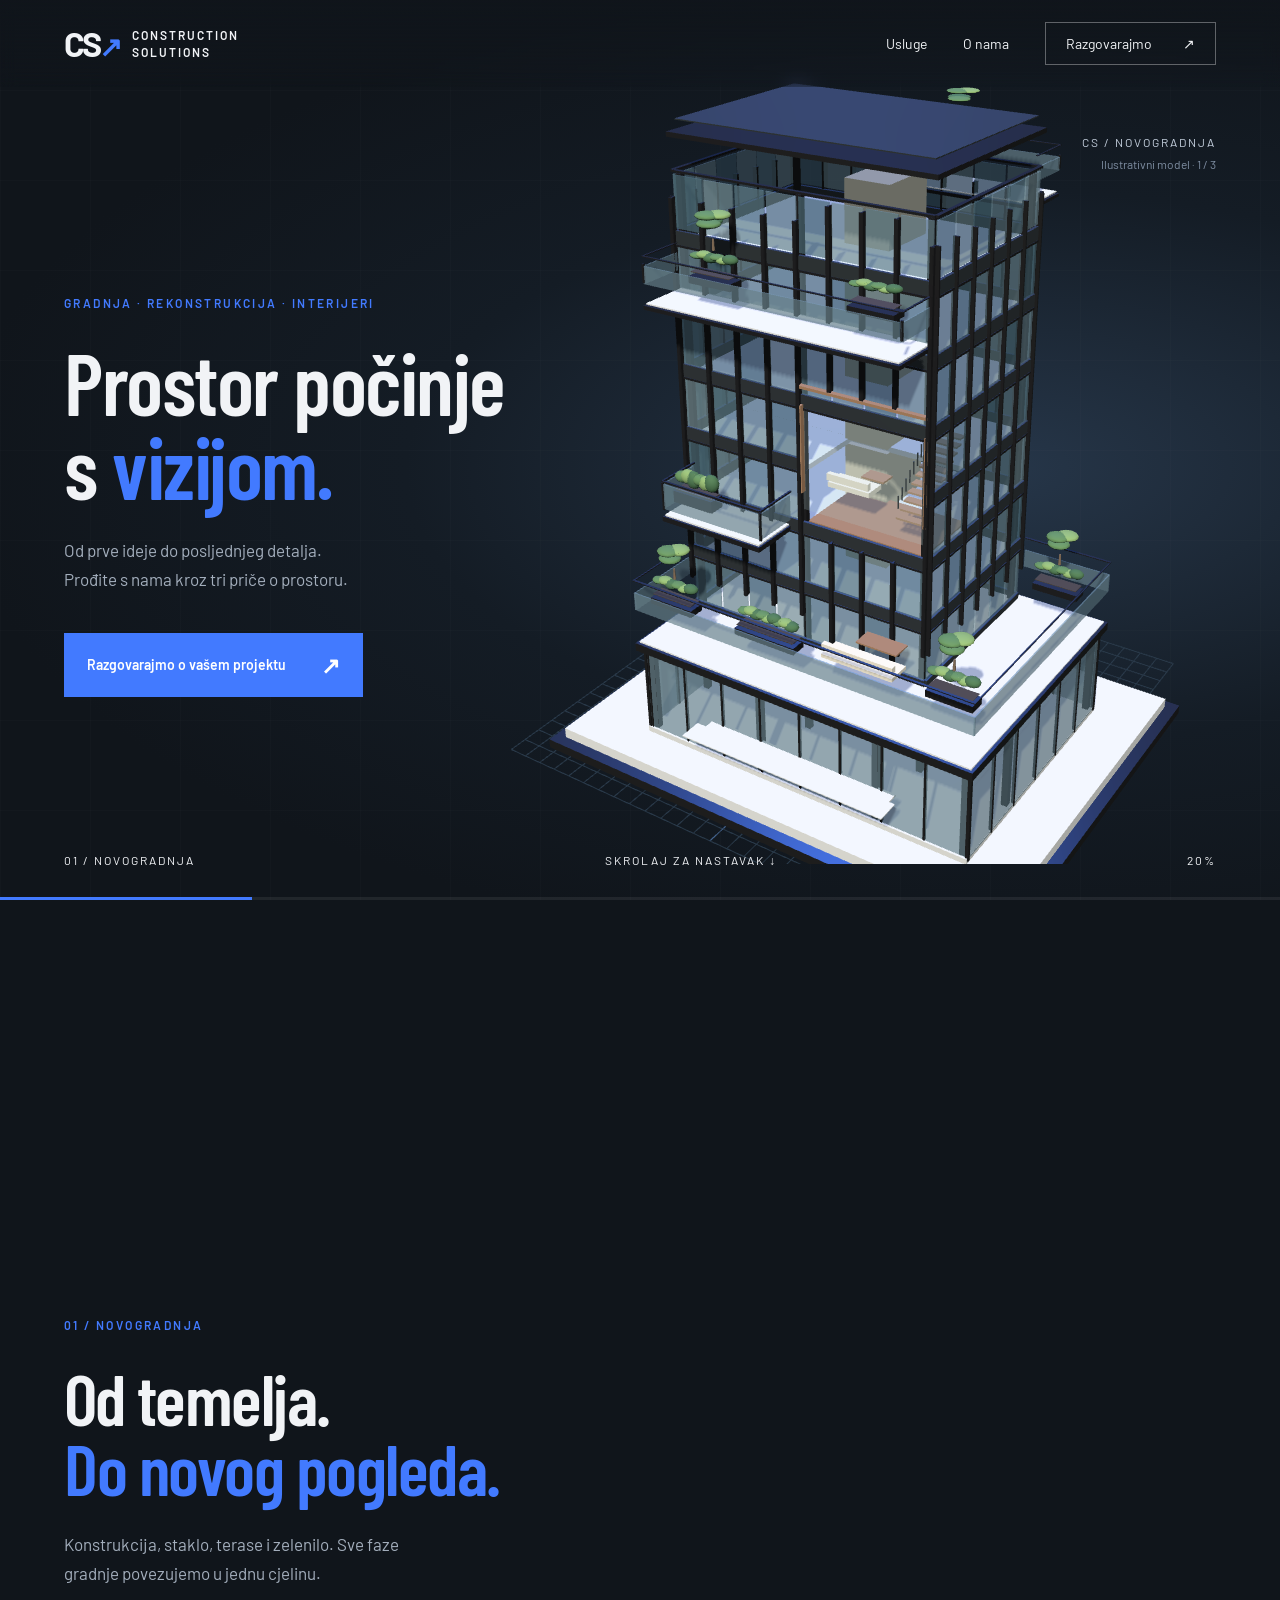
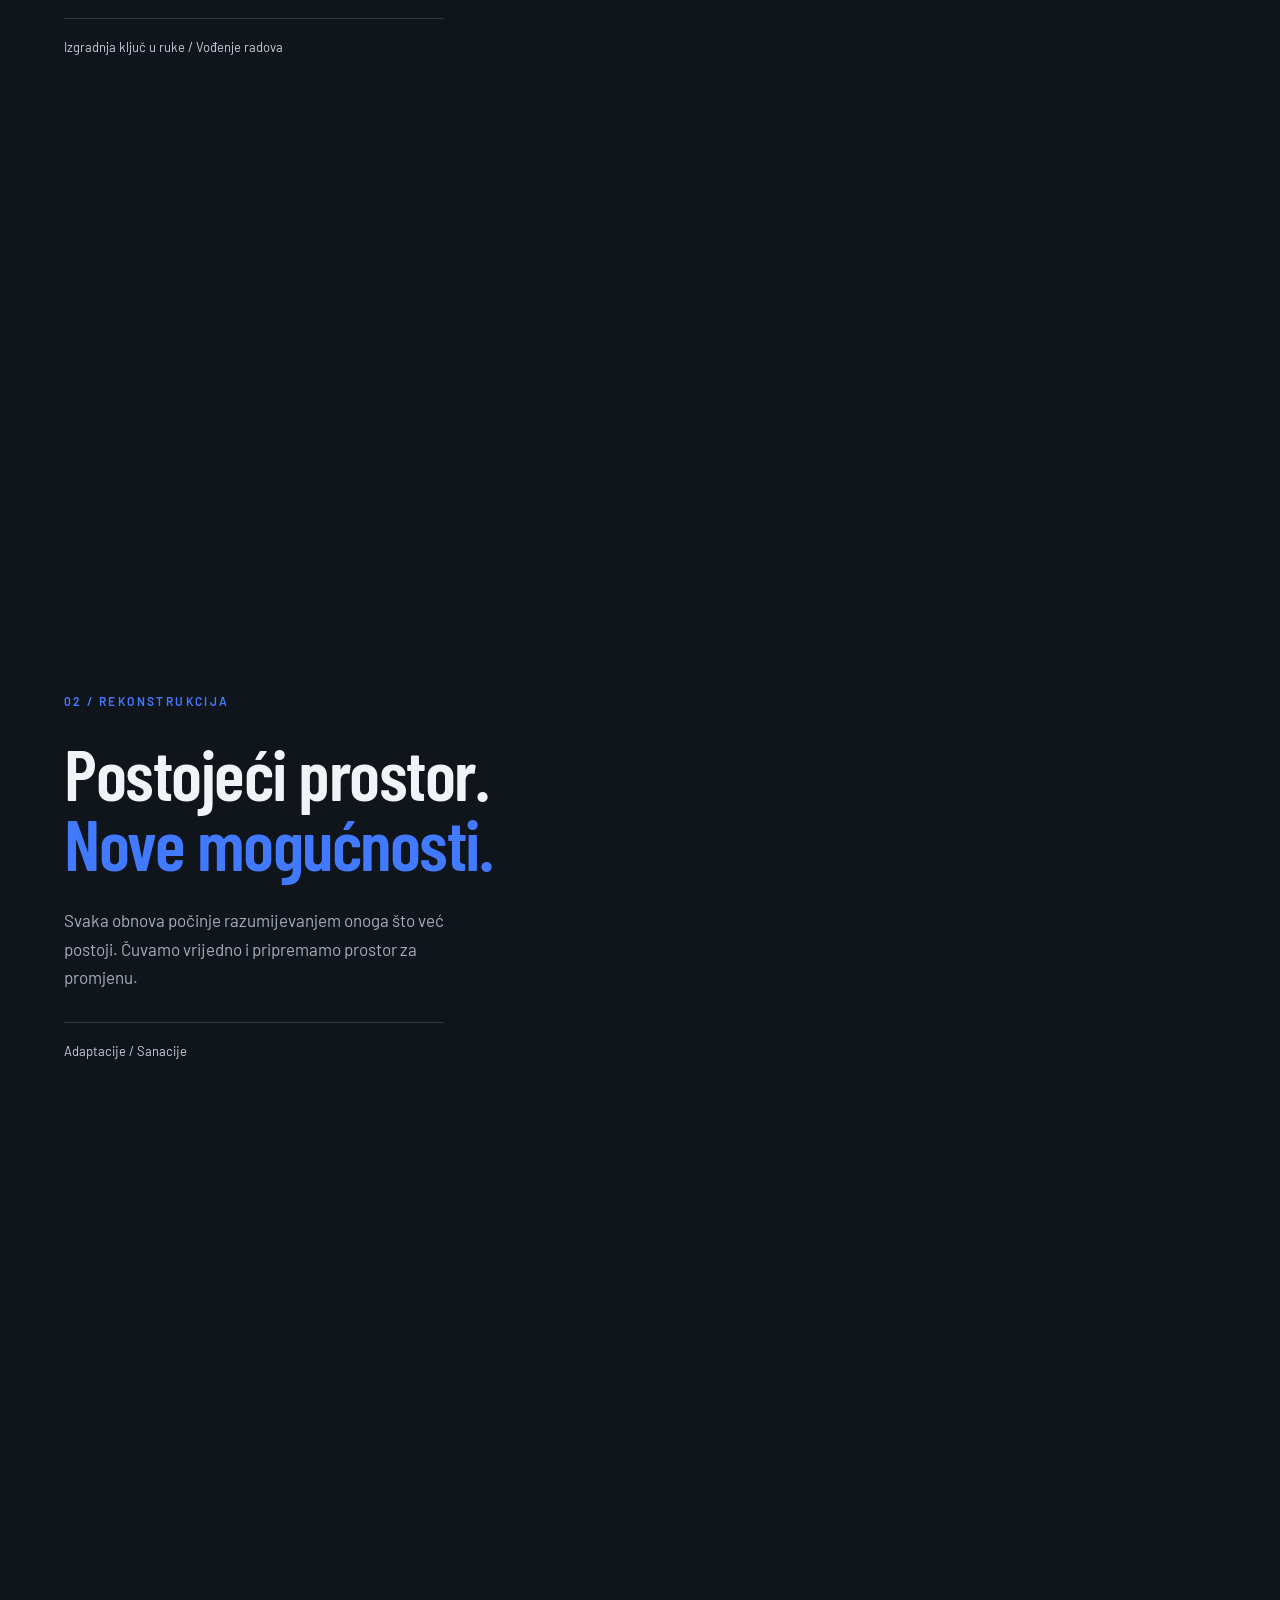
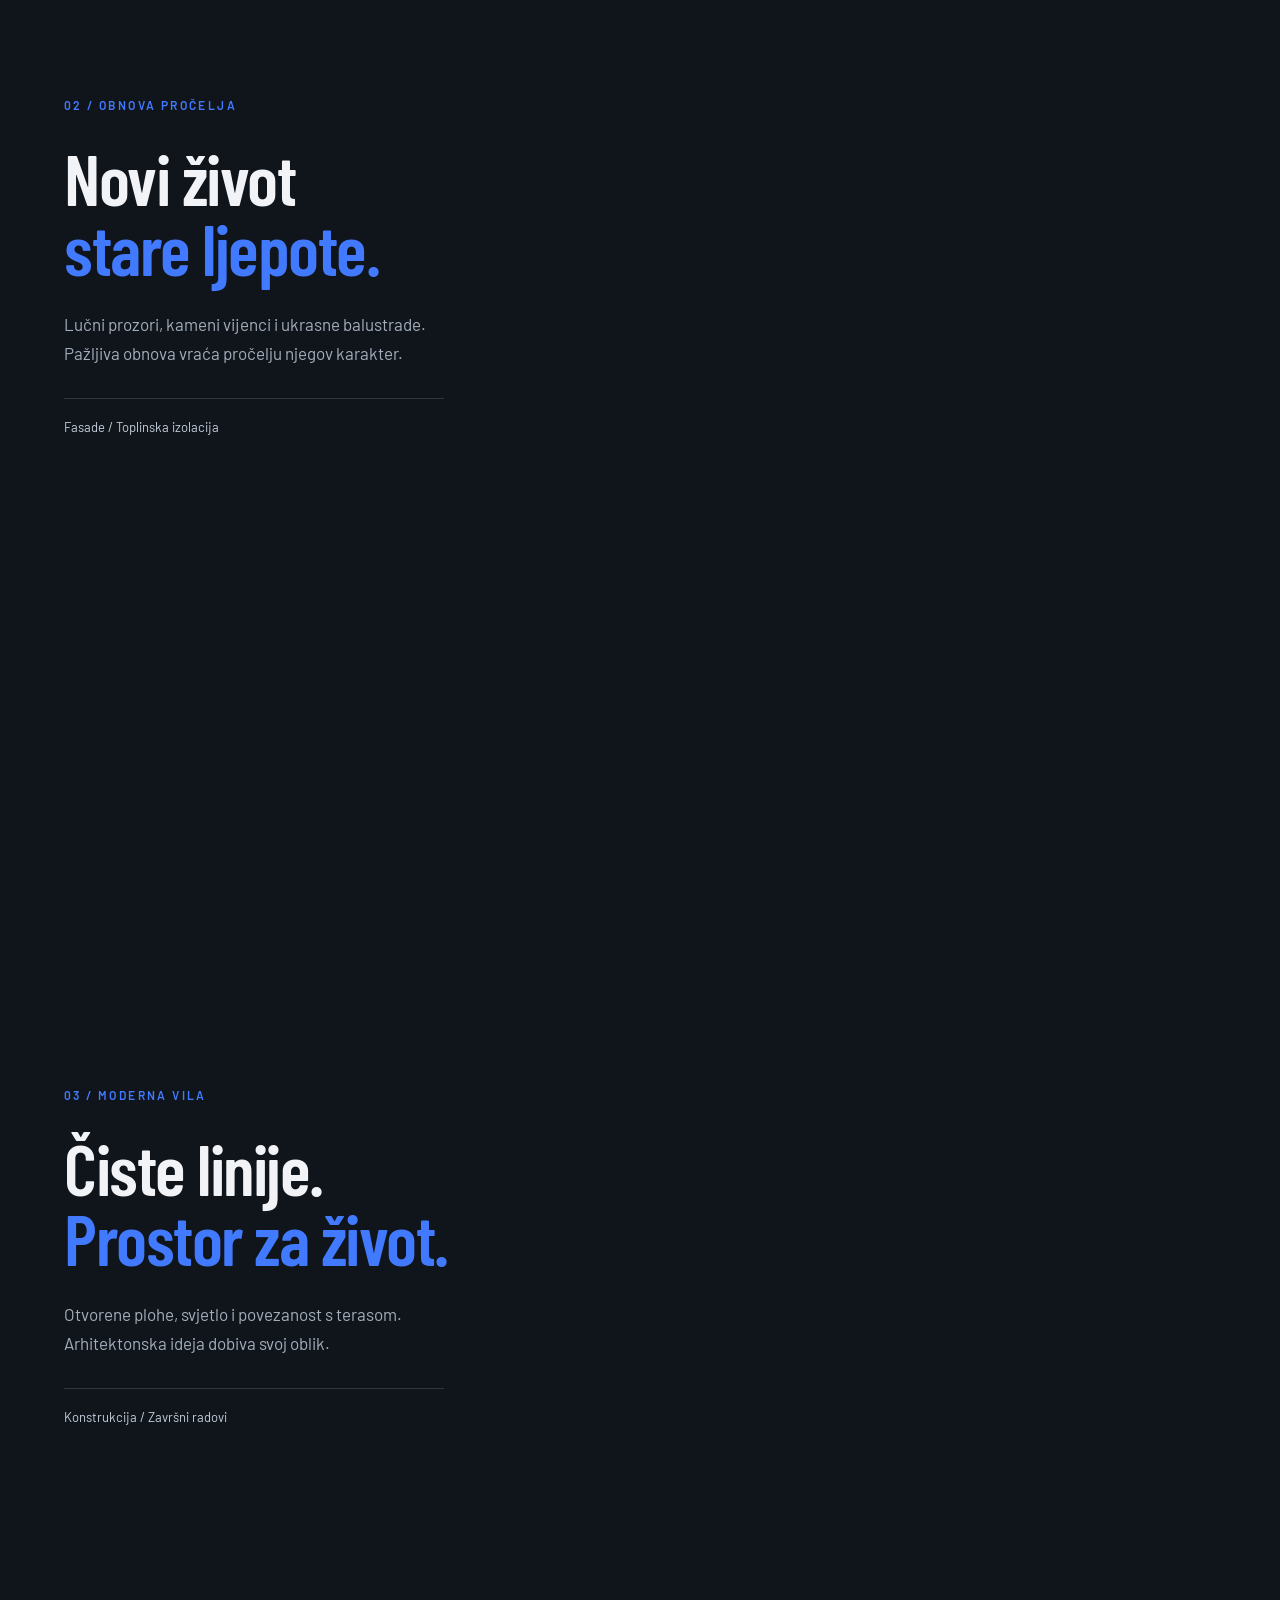
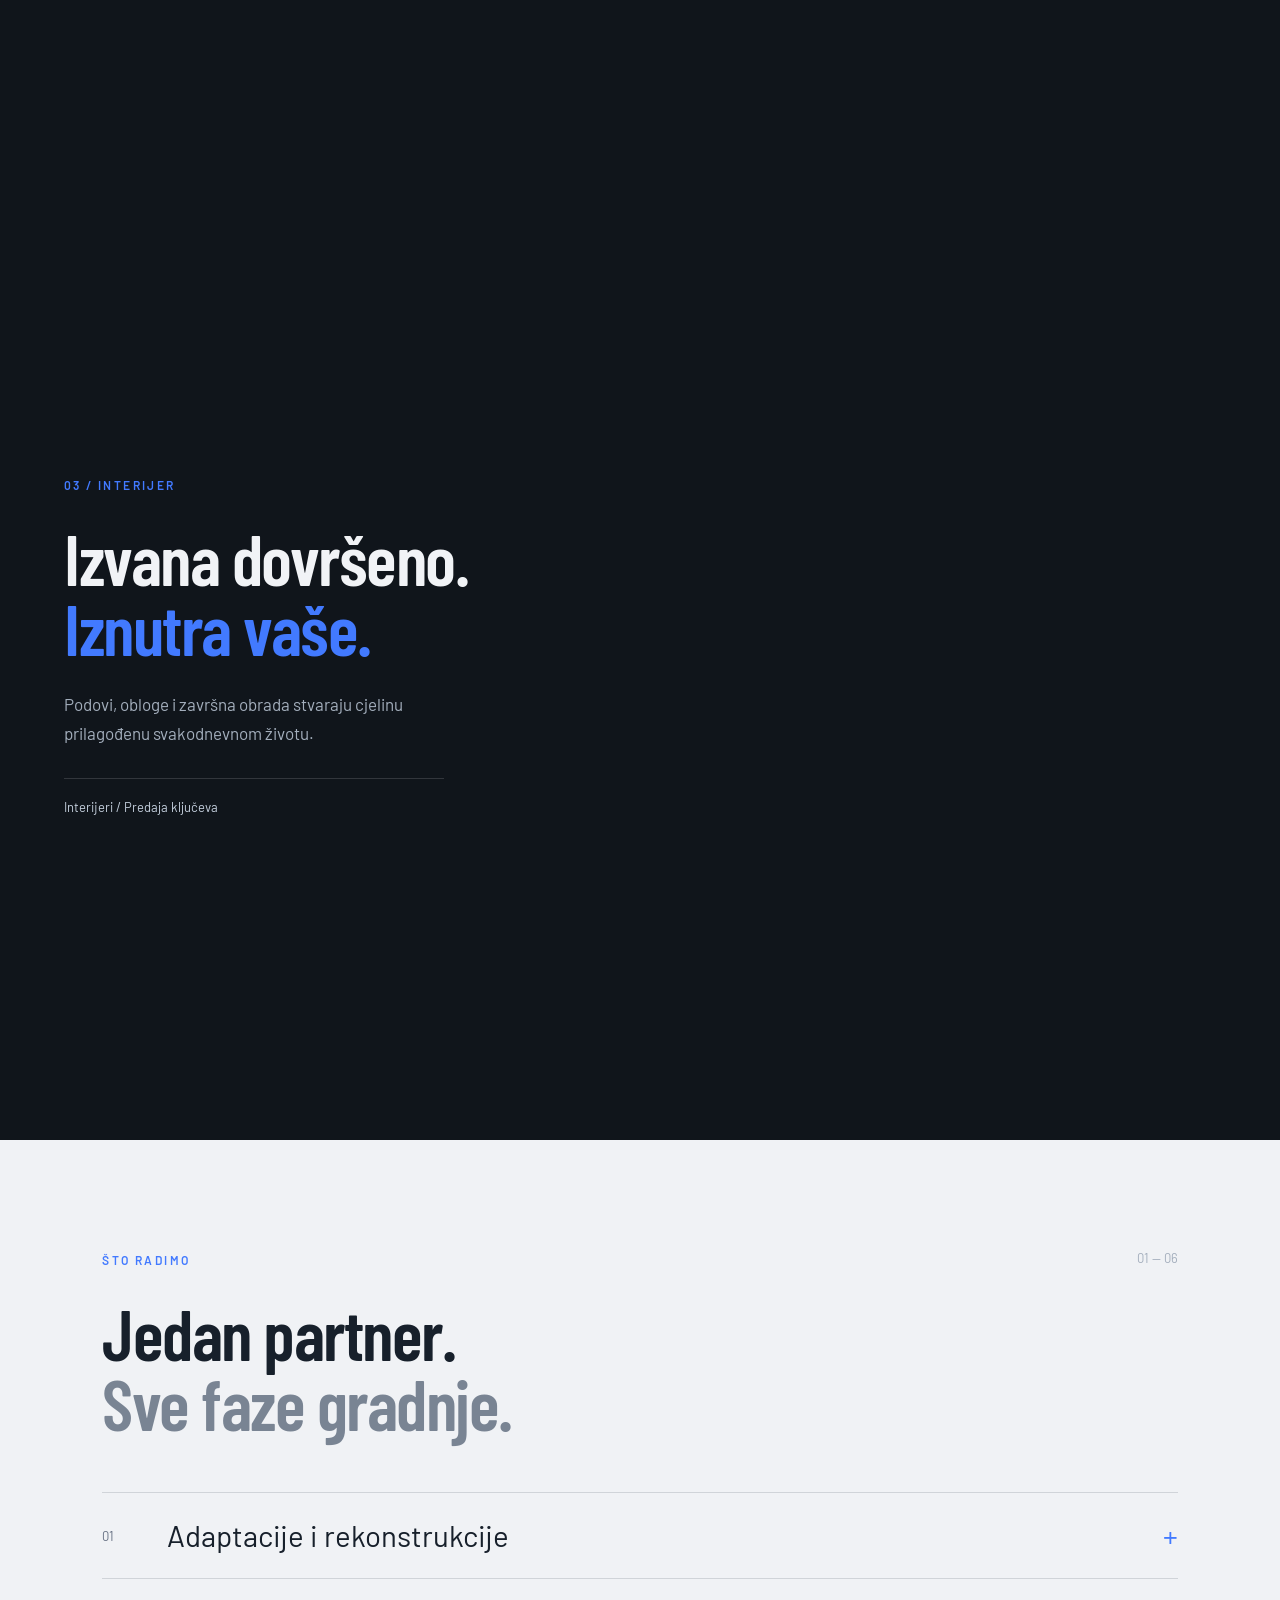
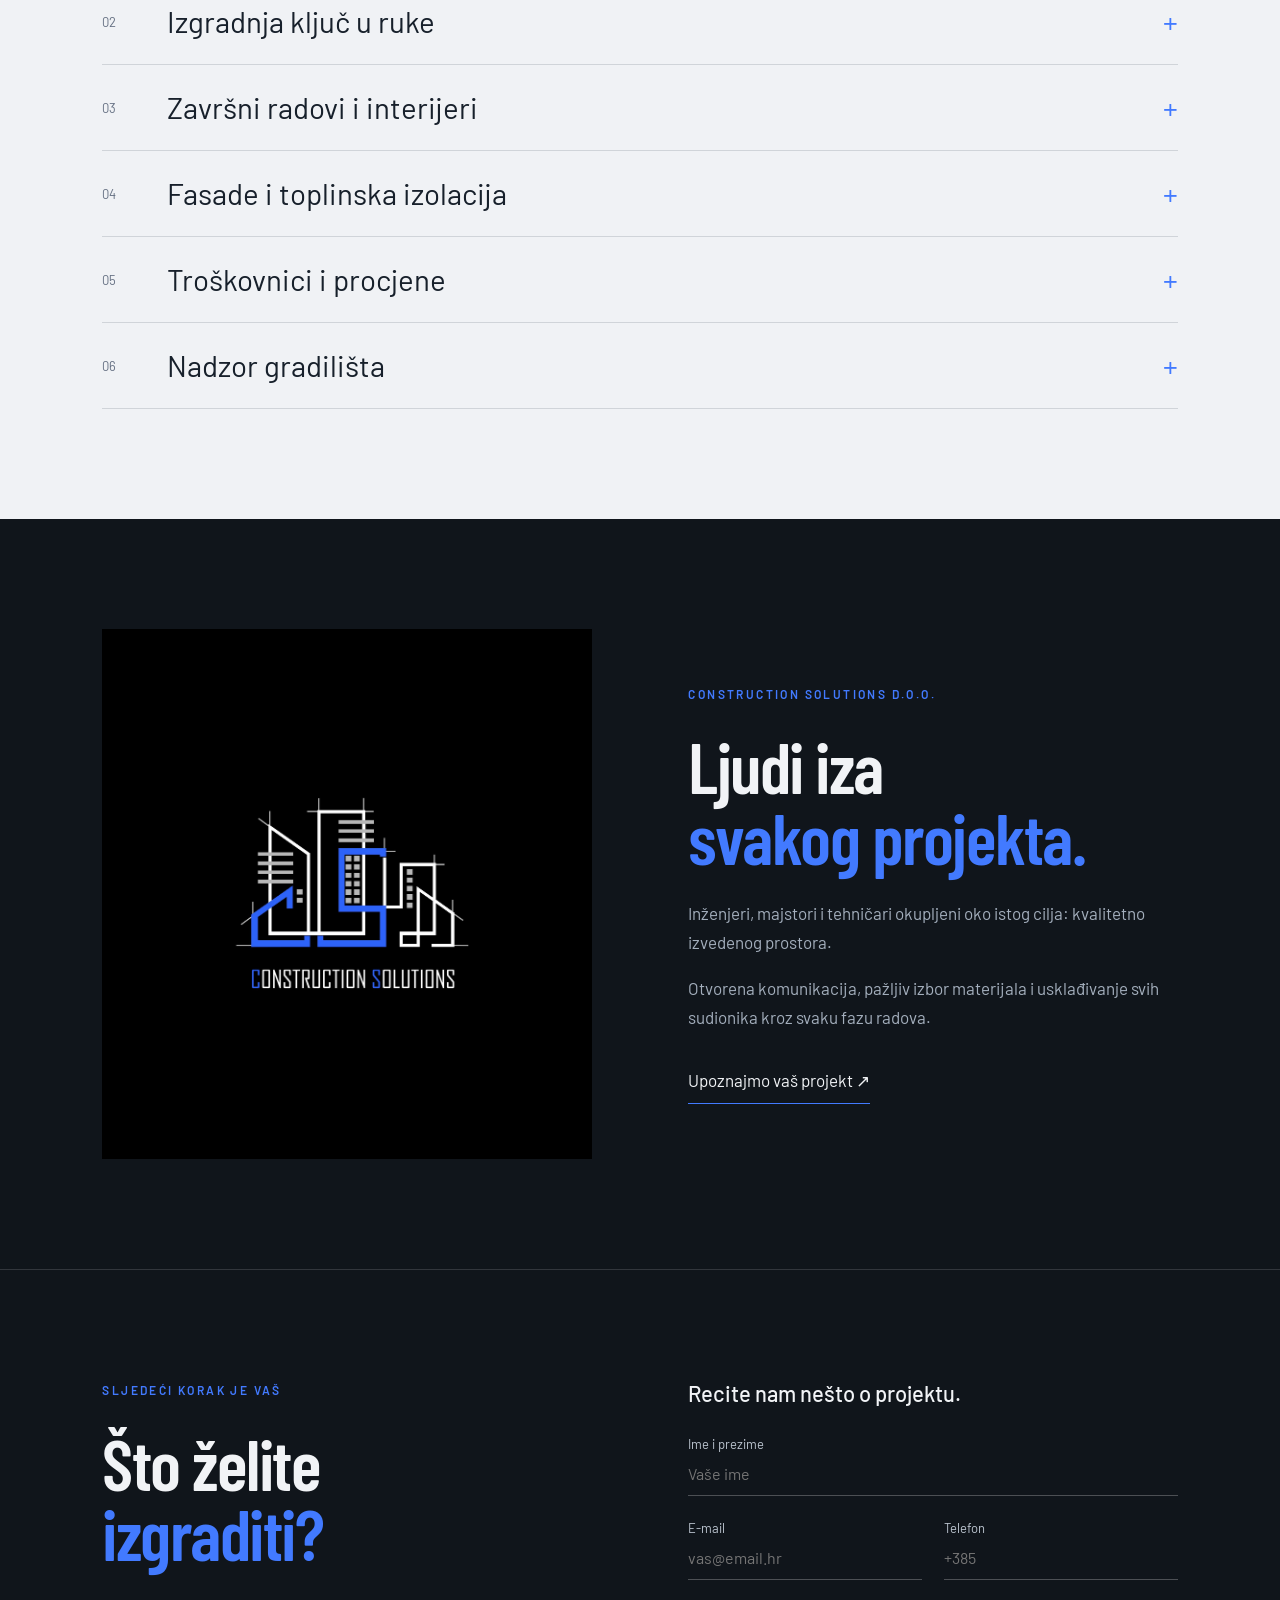
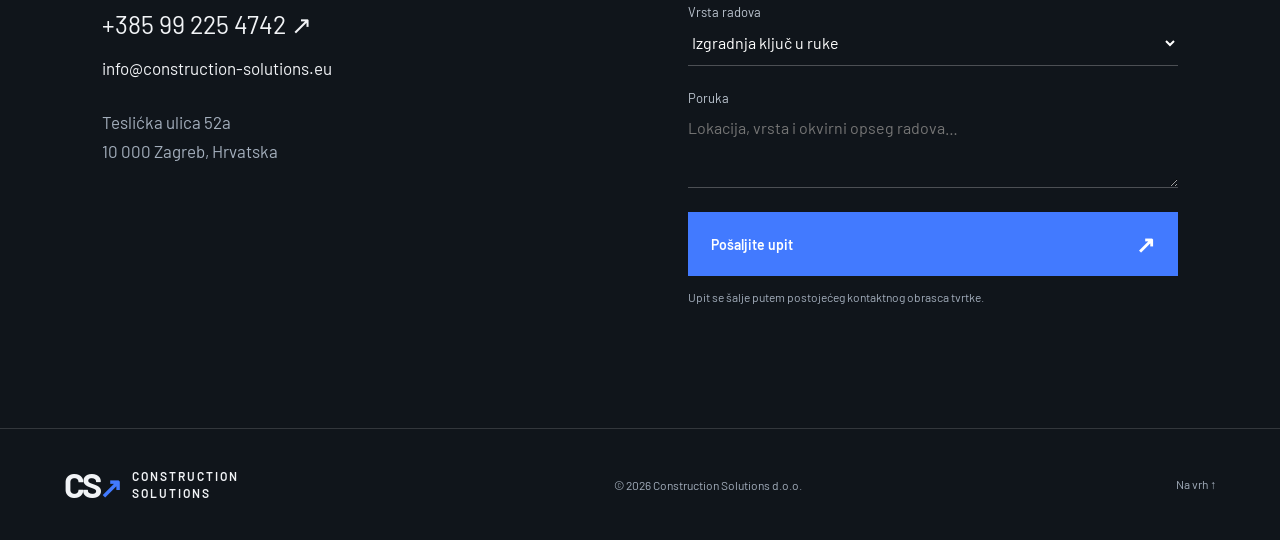
==== commit 58a8ad86: "Add files via upload" ====
--- a/index.html
+++ b/index.html
@@ -1,10 +1,12 @@
-<!doctype html><html lang="hr"><head><meta charset="UTF-8"><meta name="viewport" content="width=device-width,initial-scale=1"><meta name="theme-color" content="#10151b"><meta name="description" content="Construction Solutions — gradnja, rekonstrukcija i projektni menadžment. Od prve ideje do predaje ključeva."><title>Construction Solutions — Od temelja do ključa</title><link rel="icon" href="./favicon.svg"><link rel="stylesheet" href="./style.css"></head><body>
+<!doctype html><html lang="hr"><head><meta charset="UTF-8"><meta name="viewport" content="width=device-width,initial-scale=1"><meta name="theme-color" content="#10151b"><meta name="description" content="Construction Solutions — gradnja, rekonstrukcija i projektni menadžment. Od prve ideje do predaje ključeva."><title>Construction Solutions — Od temelja do ključa</title><link rel="icon" href="./favicon.svg"><link rel="stylesheet" href="./style.css?v=6"></head><body>
 <header><a class="brand" href="#pocetna" aria-label="Construction Solutions početna"><b>CS<span>↗</span></b><span>CONSTRUCTION<br>SOLUTIONS</span></a><nav><a href="#usluge">Usluge</a><a href="#o-nama">O nama</a><a class="nav-cta" href="#kontakt">Razgovarajmo <span>↗</span></a></nav></header>
 <main><div class="story" id="pocetna"><div class="stage"><div class="grid-bg"></div><div id="scene" role="img" aria-label="Interaktivni 3D arhitektonski model staklene zgrade s čeličnim okvirom, balkonima i zelenilom koja se postupno gradi"></div><div class="model-note">CS / STUDIJA VOLUMENA <span>Ilustrativni model</span></div><div class="stage-bottom"><span id="phase">01 / IDEJA</span><span class="scroll-hint">SKROLAJ ZA NASTAVAK ↓</span><span id="percent">00%</span></div><div class="progress"><i></i></div></div>
-<section class="chapter first"><div class="chapter-copy"><p class="eyebrow">GRADNJA · REKONSTRUKCIJA · PROJEKTNI MENADŽMENT</p><h1>Prostor počinje<br>s <em>vizijom.</em></h1><p>Mi je pretvaramo u stvarnost.<br>Od prvog nacrta do posljednjeg detalja.</p><a class="button" href="#kontakt">Vaš projekt počinje ovdje <span>↗</span></a></div><span class="chapter-number">01 — IDEJA</span></section>
-<section class="chapter"><div class="chapter-copy"><p class="eyebrow">01 / PLANIRANJE I TEMELJI</p><h2>Dobra gradnja.<br><em>Čvrsta osnova.</em></h2><p>Jasan troškovnik, organizacija radova i pažljivo izvedeni temelji. Svaki korak ima svoje mjesto.</p><div class="tags">Troškovnici i procjene / Koordinacija radova</div></div></section>
-<section class="chapter"><div class="chapter-copy"><p class="eyebrow">02 / KONSTRUKCIJA</p><h2>Vaša ideja<br><em>dobiva oblik.</em></h2><p>Od nosive konstrukcije do krova. Vodimo izvođenje i povezujemo sve faze u jednu cjelinu.</p><div class="tags">Izgradnja objekata / Rekonstrukcije</div></div></section>
-<section class="chapter"><div class="chapter-copy"><p class="eyebrow">03 / ZAVRŠNA OBRADA</p><h2>Razlika je<br><em>u detaljima.</em></h2><p>Fasada, izolacija i završni radovi. Funkcionalan prostor koji je spreman za život.</p><div class="tags">Fasade / Interijeri / Ključ u ruke</div></div></section>
+<section class="chapter first"><div class="chapter-copy"><p class="eyebrow">GRADNJA · REKONSTRUKCIJA · INTERIJERI</p><h1>Prostor počinje<br>s <em>vizijom.</em></h1><p>Od prve ideje do posljednjeg detalja.<br>Prođite s nama kroz tri priče o prostoru.</p><a class="button" href="#kontakt">Razgovarajmo o vašem projektu <span>↗</span></a></div></section>
+<section class="chapter"><div class="chapter-copy"><p class="eyebrow">01 / NOVOGRADNJA</p><h2>Od temelja.<br><em>Do novog pogleda.</em></h2><p>Konstrukcija, staklo, terase i zelenilo. Sve faze gradnje povezujemo u jednu cjelinu.</p><div class="tags">Izgradnja ključ u ruke / Vođenje radova</div></div></section>
+<section class="chapter"><div class="chapter-copy"><p class="eyebrow">02 / REKONSTRUKCIJA</p><h2>Postojeći prostor.<br><em>Nove mogućnosti.</em></h2><p>Svaka obnova počinje razumijevanjem onoga što već postoji. Čuvamo vrijedno i pripremamo prostor za promjenu.</p><div class="tags">Adaptacije / Sanacije</div></div></section>
+<section class="chapter"><div class="chapter-copy"><p class="eyebrow">02 / OBNOVA PROČELJA</p><h2>Novi život<br><em>stare ljepote.</em></h2><p>Lučni prozori, kameni vijenci i ukrasne balustrade. Pažljiva obnova vraća pročelju njegov karakter.</p><div class="tags">Fasade / Toplinska izolacija</div></div></section>
+<section class="chapter"><div class="chapter-copy"><p class="eyebrow">03 / MODERNA VILA</p><h2>Čiste linije.<br><em>Prostor za život.</em></h2><p>Otvorene plohe, svjetlo i povezanost s terasom. Arhitektonska ideja dobiva svoj oblik.</p><div class="tags">Konstrukcija / Završni radovi</div></div></section>
+<section class="chapter"><div class="chapter-copy"><p class="eyebrow">03 / INTERIJER</p><h2>Izvana dovršeno.<br><em>Iznutra vaše.</em></h2><p>Podovi, obloge i završna obrada stvaraju cjelinu prilagođenu svakodnevnom životu.</p><div class="tags">Interijeri / Predaja ključeva</div></div></section>
 </div>
 <section id="usluge" class="services content"><div class="section-top"><p class="eyebrow">ŠTO RADIMO</p><span>01 — 06</span></div><h2>Jedan partner.<br><span>Sve faze gradnje.</span></h2><div class="service-list">
 <details><summary><span>01</span>Adaptacije i rekonstrukcije<b>+</b></summary><p>Obnova i prilagodba postojećih prostora, od pojedinačnih zahvata do cjelovite rekonstrukcije.</p></details>
@@ -15,4 +17,4 @@
 <details><summary><span>06</span>Nadzor gradilišta<b>+</b></summary><p>Praćenje izvođenja radova prema projektnoj dokumentaciji i građevinskim normama.</p></details></div></section>
 <section id="o-nama" class="about content"><div class="photo"><img src="./project.jpg" alt="Construction Solutions — logotip" loading="lazy"></div><div><p class="eyebrow">CONSTRUCTION SOLUTIONS D.O.O.</p><h2>Ljudi iza<br><em>svakog projekta.</em></h2><p>Inženjeri, majstori i tehničari okupljeni oko istog cilja: kvalitetno izvedenog prostora.</p><p>Otvorena komunikacija, pažljiv izbor materijala i usklađivanje svih sudionika kroz svaku fazu radova.</p><a class="text-link" href="#kontakt">Upoznajmo vaš projekt ↗</a></div></section>
 <section class="contact content" id="kontakt"><div><p class="eyebrow">SLJEDEĆI KORAK JE VAŠ</p><h2>Što želite<br><em>izgraditi?</em></h2><a class="phone" href="tel:+385992254742">+385 99 225 4742 ↗</a><a href="mailto:info@construction-solutions.eu">info@construction-solutions.eu</a><p class="address">Teslićka ulica 52a<br>10 000 Zagreb, Hrvatska</p></div><form action="https://formspree.io/f/mgodjdar" method="POST"><h3>Recite nam nešto o projektu.</h3><label>Ime i prezime<input name="name" autocomplete="name" required placeholder="Vaše ime"></label><div class="fields"><label>E-mail<input type="email" name="email" autocomplete="email" required placeholder="vas@email.hr"></label><label>Telefon<input type="tel" name="phone" autocomplete="tel" placeholder="+385"></label></div><label>Vrsta radova<select name="service"><option>Izgradnja ključ u ruke</option><option>Adaptacije i rekonstrukcije</option><option>Završni radovi i interijeri</option><option>Fasade i toplinska izolacija</option><option>Troškovnici i procjene</option><option>Nadzor gradilišta</option></select></label><label>Poruka<textarea name="message" required rows="3" placeholder="Lokacija, vrsta i okvirni opseg radova…"></textarea></label><button class="button" type="submit">Pošaljite upit <span>↗</span></button><p class="form-note">Upit se šalje putem postojećeg kontaktnog obrasca tvrtke.</p></form></section></main>
-<footer><a class="brand" href="#pocetna"><b>CS<span>↗</span></b><span>CONSTRUCTION<br>SOLUTIONS</span></a><span>© <span id="year">2026</span> Construction Solutions d.o.o.</span><a href="#pocetna">Na vrh ↑</a></footer><script type="module" src="./main.js?v=5"></script></body></html>
+<footer><a class="brand" href="#pocetna"><b>CS<span>↗</span></b><span>CONSTRUCTION<br>SOLUTIONS</span></a><span>© <span id="year">2026</span> Construction Solutions d.o.o.</span><a href="#pocetna">Na vrh ↑</a></footer><script type="module" src="./main.js?v=7"></script></body></html>
--- a/style.css
+++ b/style.css
@@ -1,3 +1,3 @@
 @import url('https://fonts.googleapis.com/css2?family=Barlow+Condensed:wght@500;600;700&family=Barlow:wght@400;500;600;700&display=swap');
-:root{--bg:#10151b;--text:#f1f3f6;--muted:#a3aebc;--blue:#427aff;--line:#ffffff25}*{box-sizing:border-box}html{scroll-behavior:smooth;scroll-padding-top:100px}body{margin:0;background:var(--bg);color:var(--text);font-family:Barlow,Arial,sans-serif;font-size:17px}a{color:inherit;text-decoration:none}button,input,select,textarea{font:inherit}header{position:fixed;inset:0 0 auto;z-index:20;display:flex;align-items:center;justify-content:space-between;padding:22px 5%;background:linear-gradient(#10151bef,#10151b00);backdrop-filter:blur(8px)}.brand{display:flex;align-items:center;gap:13px}.brand b{font-size:34px;letter-spacing:-3px}.brand b span{color:var(--blue);font-size:28px}.brand>span{font-size:12px;font-weight:600;letter-spacing:2px;line-height:1.35}nav{display:flex;gap:36px;align-items:center;font-size:14px}.nav-cta{border:1px solid #ffffff55;padding:12px 20px}.nav-cta span{margin-left:28px}.story{position:relative;height:440vh}.stage{position:sticky;top:0;height:100svh;overflow:hidden;background:radial-gradient(ellipse at 78% 52%,#263649 0%,#141c25 42%,#10151b 74%)}.grid-bg{position:absolute;inset:0;background-image:linear-gradient(#ffffff03 1px,transparent 1px),linear-gradient(90deg,#ffffff03 1px,transparent 1px);background-size:90px 90px}#scene{position:absolute;left:34%;right:0;top:5%;bottom:4%}#scene canvas{display:block;width:100%;height:100%}.model-note{position:absolute;right:5%;top:135px;font-size:12px;letter-spacing:2px;color:#c4cfdd}.model-note span{display:block;text-align:right;letter-spacing:0;font-size:12px;color:#7e8da1;margin-top:8px}.stage-bottom{position:absolute;bottom:32px;left:5%;right:5%;display:flex;justify-content:space-between;font-size:12px;letter-spacing:2px}.progress{position:absolute;bottom:0;left:0;right:0;height:3px;background:#ffffff12}.progress i{display:block;width:0;height:100%;background:var(--blue)}.chapter{position:relative;height:110vh;padding:0 5%;display:flex;align-items:center;pointer-events:none}.chapter.first{margin-top:-100svh}.chapter-copy{width:48%;max-width:630px;pointer-events:auto}.eyebrow{font-size:12px;font-weight:600;letter-spacing:2.4px;line-height:1.8;color:var(--blue);margin:0 0 25px}h1,h2{font-family:'Barlow Condensed',Impact,'Arial Narrow',sans-serif;font-weight:600;letter-spacing:-1.5px;line-height:.98;margin:0 0 28px}h1{font-size:clamp(58px,6.7vw,108px)}h2{font-size:clamp(48px,5.6vw,86px)}em{font-style:normal;color:var(--blue)}.chapter-copy>p:not(.eyebrow){color:var(--muted);line-height:1.7;max-width:390px}.button{display:inline-flex;align-items:center;justify-content:space-between;gap:35px;background:var(--blue);border:0;color:white;padding:18px 23px;font-size:14px;font-weight:600;cursor:pointer;margin-top:22px}.button:hover{background:#6090ff}.button span{font-size:23px}.chapter-number{position:absolute;left:5%;bottom:115px;color:#7f8b9c;font-size:12px;letter-spacing:2px}.tags{font-size:13px;color:#c4cfdd;margin-top:30px;padding-top:20px;border-top:1px solid var(--line);max-width:380px}.content{padding:110px 8%;position:relative}.section-top{display:flex;justify-content:space-between;align-items:start}.section-top>span{font-size:13px;color:var(--muted)}.services{background:#f0f2f5;color:#17202b}.services h2 span{color:#798493}.service-list{margin-top:55px}details{border-top:1px solid #18223125}details:last-child{border-bottom:1px solid #18223125}summary{display:flex;align-items:center;gap:30px;padding:25px 0;font-size:clamp(20px,2.3vw,32px);cursor:pointer;list-style:none}summary::-webkit-details-marker{display:none}summary>span{font-family:Barlow,sans-serif;color:#667183;font-size:13px;width:35px}summary b{margin-left:auto;color:var(--blue);font-weight:400}details[open] summary b{transform:rotate(45deg)}details p{margin:0 0 28px 65px;max-width:650px;color:#5f6b7b;line-height:1.6}.about{display:grid;grid-template-columns:1fr 1fr;gap:9%;align-items:center}.photo{height:530px;overflow:hidden}.photo img{height:100%;width:100%;object-fit:contain;background:#000}.about p:not(.eyebrow){line-height:1.7;color:var(--muted)}.text-link{display:inline-block;margin-top:22px;padding-bottom:12px;border-bottom:1px solid var(--blue)}.contact{border-top:1px solid var(--line);display:grid;grid-template-columns:1fr 1fr;gap:9%}.contact a{display:block;overflow-wrap:anywhere}.phone{font-size:25px;margin-top:42px;margin-bottom:18px}.address{color:var(--muted);line-height:1.7;margin-top:30px}form h3{font-size:22px;font-weight:500;margin:0 0 30px}label{display:block;font-size:13px;color:#bcc5d0;margin-bottom:24px}input,select,textarea{display:block;width:100%;color:white;border:0;border-bottom:1px solid #ffffff40;background:transparent;padding:12px 0;border-radius:0;outline-offset:5px;font-size:16px}select option{background:#10151b}textarea{resize:vertical}.fields{display:grid;grid-template-columns:1fr 1fr;gap:22px}form .button{width:100%;margin-top:0}.form-note{font-size:12px;color:var(--muted);line-height:1.5}footer{padding:35px 5%;border-top:1px solid var(--line);display:flex;align-items:center;justify-content:space-between;gap:25px}footer>span,footer>a:last-child{font-size:12px;color:var(--muted)}:focus-visible{outline:2px solid #82a6ff;outline-offset:6px}
+:root{--bg:#10151b;--text:#f1f3f6;--muted:#a3aebc;--blue:#427aff;--line:#ffffff25}*{box-sizing:border-box}html{scroll-behavior:smooth;scroll-padding-top:100px}body{margin:0;background:var(--bg);color:var(--text);font-family:Barlow,Arial,sans-serif;font-size:17px}a{color:inherit;text-decoration:none}button,input,select,textarea{font:inherit}header{position:fixed;inset:0 0 auto;z-index:20;display:flex;align-items:center;justify-content:space-between;padding:22px 5%;background:linear-gradient(#10151bef,#10151b00);backdrop-filter:blur(8px)}.brand{display:flex;align-items:center;gap:13px}.brand b{font-size:34px;letter-spacing:-3px}.brand b span{color:var(--blue);font-size:28px}.brand>span{font-size:12px;font-weight:600;letter-spacing:2px;line-height:1.35}nav{display:flex;gap:36px;align-items:center;font-size:14px}.nav-cta{border:1px solid #ffffff55;padding:12px 20px}.nav-cta span{margin-left:28px}.story{position:relative;height:660vh}.stage{position:sticky;top:0;height:100svh;overflow:hidden;background:radial-gradient(ellipse at 78% 52%,#263649 0%,#141c25 42%,#10151b 74%)}.grid-bg{position:absolute;inset:0;background-image:linear-gradient(#ffffff03 1px,transparent 1px),linear-gradient(90deg,#ffffff03 1px,transparent 1px);background-size:90px 90px}#scene{position:absolute;left:34%;right:0;top:5%;bottom:4%}#scene canvas{display:block;width:100%;height:100%}.model-note{position:absolute;right:5%;top:135px;font-size:12px;letter-spacing:2px;color:#c4cfdd}.model-note span{display:block;text-align:right;letter-spacing:0;font-size:12px;color:#7e8da1;margin-top:8px}.stage-bottom{position:absolute;bottom:32px;left:5%;right:5%;display:flex;justify-content:space-between;font-size:12px;letter-spacing:2px}.progress{position:absolute;bottom:0;left:0;right:0;height:3px;background:#ffffff12}.progress i{display:block;width:0;height:100%;background:var(--blue)}.chapter{position:relative;height:110vh;padding:0 5%;display:flex;align-items:center;pointer-events:none}.chapter.first{margin-top:-100svh}.chapter-copy{width:48%;max-width:630px;pointer-events:auto}.eyebrow{font-size:12px;font-weight:600;letter-spacing:2.4px;line-height:1.8;color:var(--blue);margin:0 0 25px}h1,h2{font-family:'Barlow Condensed',Impact,'Arial Narrow',sans-serif;font-weight:600;letter-spacing:-1.5px;line-height:.98;margin:0 0 28px}h1{font-size:clamp(58px,6.7vw,108px)}h2{font-size:clamp(48px,5.6vw,86px)}em{font-style:normal;color:var(--blue)}.chapter-copy>p:not(.eyebrow){color:var(--muted);line-height:1.7;max-width:390px}.button{display:inline-flex;align-items:center;justify-content:space-between;gap:35px;background:var(--blue);border:0;color:white;padding:18px 23px;font-size:14px;font-weight:600;cursor:pointer;margin-top:22px}.button:hover{background:#6090ff}.button span{font-size:23px}.chapter-number{position:absolute;left:5%;bottom:115px;color:#7f8b9c;font-size:12px;letter-spacing:2px}.tags{font-size:13px;color:#c4cfdd;margin-top:30px;padding-top:20px;border-top:1px solid var(--line);max-width:380px}.content{padding:110px 8%;position:relative}.section-top{display:flex;justify-content:space-between;align-items:start}.section-top>span{font-size:13px;color:var(--muted)}.services{background:#f0f2f5;color:#17202b}.services h2 span{color:#798493}.service-list{margin-top:55px}details{border-top:1px solid #18223125}details:last-child{border-bottom:1px solid #18223125}summary{display:flex;align-items:center;gap:30px;padding:25px 0;font-size:clamp(20px,2.3vw,32px);cursor:pointer;list-style:none}summary::-webkit-details-marker{display:none}summary>span{font-family:Barlow,sans-serif;color:#667183;font-size:13px;width:35px}summary b{margin-left:auto;color:var(--blue);font-weight:400}details[open] summary b{transform:rotate(45deg)}details p{margin:0 0 28px 65px;max-width:650px;color:#5f6b7b;line-height:1.6}.about{display:grid;grid-template-columns:1fr 1fr;gap:9%;align-items:center}.photo{height:530px;overflow:hidden}.photo img{height:100%;width:100%;object-fit:contain;background:#000}.about p:not(.eyebrow){line-height:1.7;color:var(--muted)}.text-link{display:inline-block;margin-top:22px;padding-bottom:12px;border-bottom:1px solid var(--blue)}.contact{border-top:1px solid var(--line);display:grid;grid-template-columns:1fr 1fr;gap:9%}.contact a{display:block;overflow-wrap:anywhere}.phone{font-size:25px;margin-top:42px;margin-bottom:18px}.address{color:var(--muted);line-height:1.7;margin-top:30px}form h3{font-size:22px;font-weight:500;margin:0 0 30px}label{display:block;font-size:13px;color:#bcc5d0;margin-bottom:24px}input,select,textarea{display:block;width:100%;color:white;border:0;border-bottom:1px solid #ffffff40;background:transparent;padding:12px 0;border-radius:0;outline-offset:5px;font-size:16px}select option{background:#10151b}textarea{resize:vertical}.fields{display:grid;grid-template-columns:1fr 1fr;gap:22px}form .button{width:100%;margin-top:0}.form-note{font-size:12px;color:var(--muted);line-height:1.5}footer{padding:35px 5%;border-top:1px solid var(--line);display:flex;align-items:center;justify-content:space-between;gap:25px}footer>span,footer>a:last-child{font-size:12px;color:var(--muted)}:focus-visible{outline:2px solid #82a6ff;outline-offset:6px}
 @media(min-width:1700px){.chapter-copy{margin-left:4%}}@media(max-width:760px){header{padding:18px 6%}.brand>span{font-size:10px;letter-spacing:1.3px}.brand b{font-size:28px}nav>a:not(.nav-cta){display:none}.nav-cta{padding:9px 12px;font-size:12px}.nav-cta span{margin-left:10px}.chapter{padding:110px 7% 0;align-items:flex-start;height:110vh}.chapter-copy{width:100%;max-width:none}h1{font-size:58px}h2{font-size:52px}.chapter-copy h2{font-size:54px}.chapter-copy p:not(.eyebrow){font-size:15px;line-height:1.5;max-width:300px}.eyebrow{font-size:10px;letter-spacing:1.5px;margin-bottom:18px}.chapter-copy .eyebrow{max-width:260px}.button{padding:12px 16px;margin-top:12px}.chapter-copy .tags{margin-top:16px;padding-top:12px;font-size:12px;max-width:300px}#scene{left:-8%;right:-8%;top:43%;bottom:2%}.model-note{top:auto;bottom:85px;right:6%;font-size:9px;letter-spacing:1px}.model-note span{font-size:10px}.stage-bottom{bottom:25px;left:7%;right:7%;font-size:10px;letter-spacing:1px}.scroll-hint{font-size:9px}.chapter-number{display:none}.content{padding:70px 7%}.about,.contact{grid-template-columns:1fr;gap:45px}.photo{height:320px}.about h2{font-size:52px}.service-list{margin-top:35px}summary{gap:12px;font-size:22px;padding:23px 0}summary>span{width:25px}details p{margin-left:37px;font-size:16px}footer{flex-wrap:wrap;padding:30px 7%}footer>span{order:3;flex-basis:100%}}@media(prefers-reduced-motion:reduce){html{scroll-behavior:auto}}
